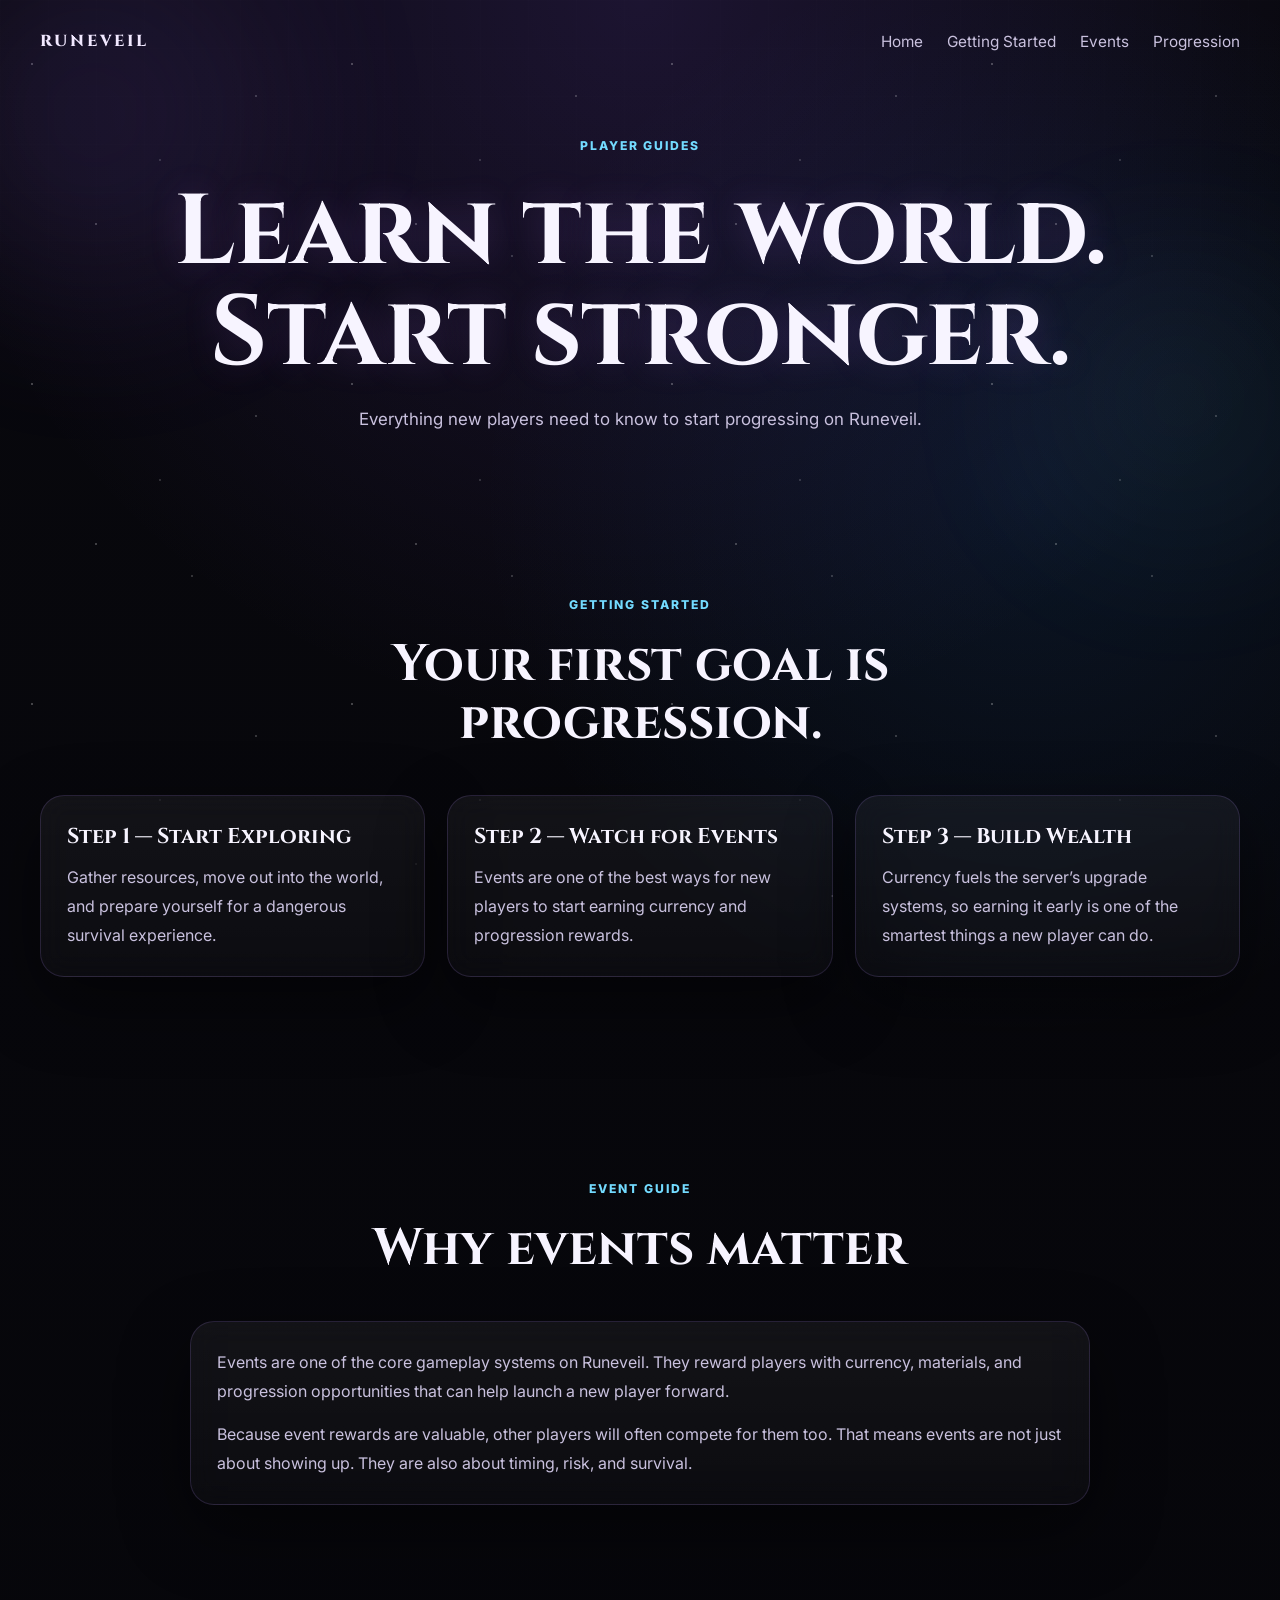
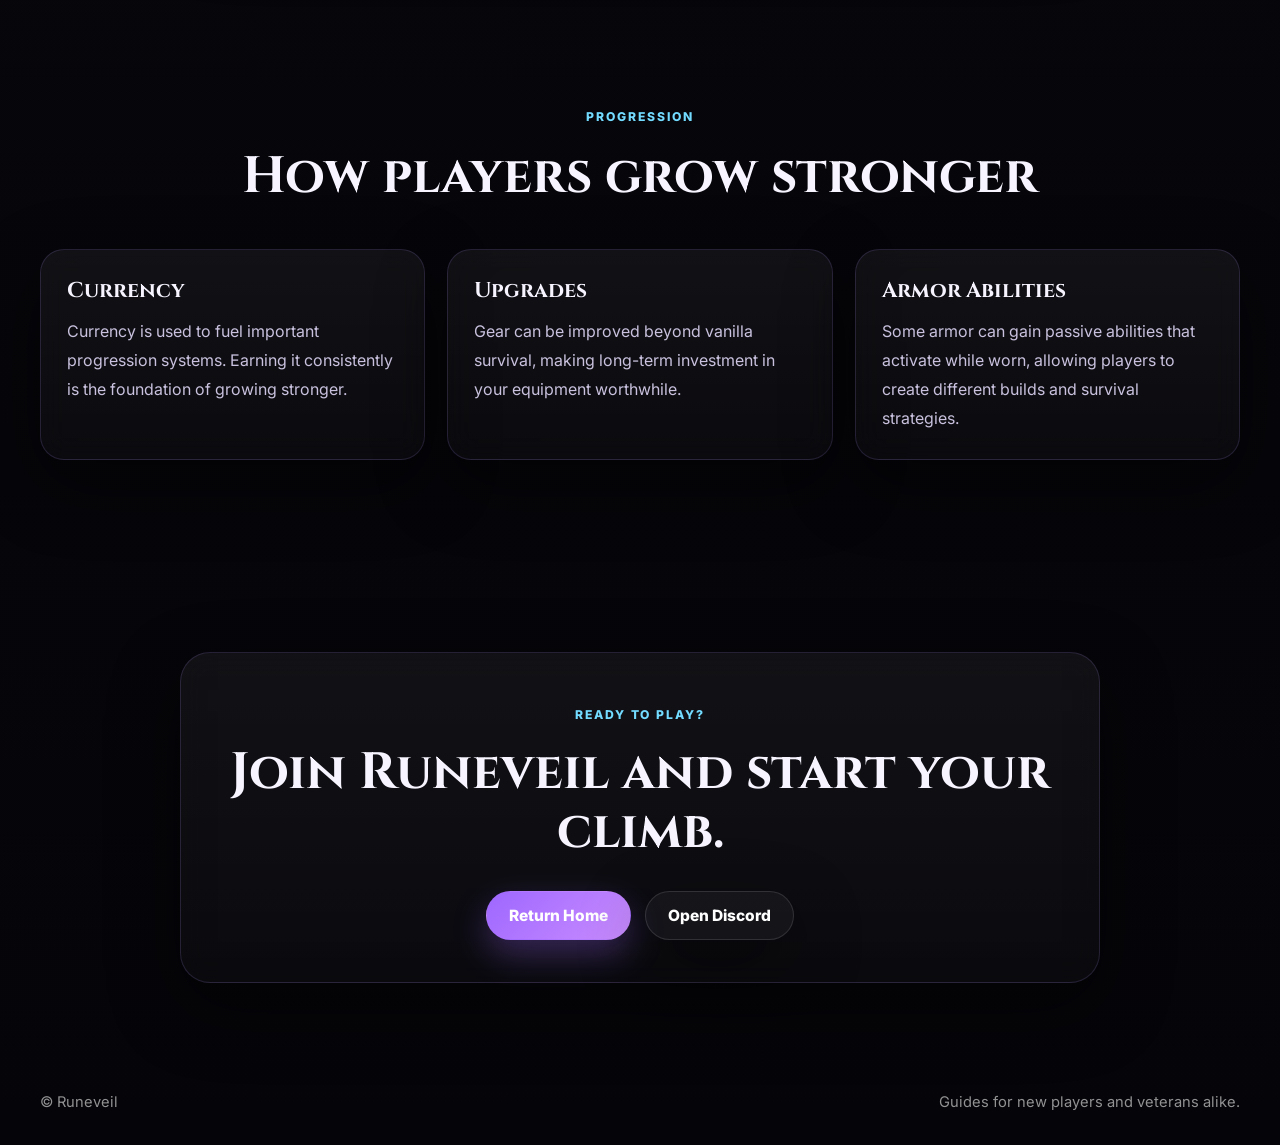
==== guides.html @ 0add8782 "Add files via upload" ====
<!DOCTYPE html>
<html lang="en">
<head>
  <meta charset="UTF-8" />
  <meta name="viewport" content="width=device-width, initial-scale=1.0" />
  <title>Runeveil Guides</title>
  <meta name="description" content="Runeveil new player guides, progression overview, event guide, and core systems." />
  <link rel="preconnect" href="https://fonts.googleapis.com">
  <link rel="preconnect" href="https://fonts.gstatic.com" crossorigin>
  <link href="https://fonts.googleapis.com/css2?family=Cinzel:wght@500;700;800&family=Inter:wght@400;500;600;700;800&display=swap" rel="stylesheet">
  <link rel="stylesheet" href="styles.css" />
</head>
<body class="guides-page">
  <div class="stars"></div>
  <div class="mist mist-1"></div>
  <div class="mist mist-2"></div>
  <div class="bg-grid"></div>

  <header class="sub-hero">
    <nav class="nav">
      <a class="brand" href="index.html">RUNEVEIL</a>
      <div class="nav-links">
        <a href="index.html">Home</a>
        <a href="#start">Getting Started</a>
        <a href="#events">Events</a>
        <a href="#progression">Progression</a>
      </div>
    </nav>

    <div class="sub-hero-inner">
      <p class="eyebrow">PLAYER GUIDES</p>
      <h1>Learn the world. Start stronger.</h1>
      <p class="hero-text">
        Everything new players need to know to start progressing on Runeveil.
      </p>
    </div>
  </header>

  <main>
    <section id="start" class="section">
      <div class="section-heading">
        <p class="section-tag">GETTING STARTED</p>
        <h2>Your first goal is progression.</h2>
      </div>

      <div class="guide-grid">
        <div class="guide-card">
          <h3>Step 1 — Start Exploring</h3>
          <p>
            Gather resources, move out into the world, and prepare yourself for a dangerous survival experience.
          </p>
        </div>
        <div class="guide-card">
          <h3>Step 2 — Watch for Events</h3>
          <p>
            Events are one of the best ways for new players to start earning currency and progression rewards.
          </p>
        </div>
        <div class="guide-card">
          <h3>Step 3 — Build Wealth</h3>
          <p>
            Currency fuels the server’s upgrade systems, so earning it early is one of the smartest things a new player can do.
          </p>
        </div>
      </div>
    </section>

    <section id="events" class="section alt">
      <div class="section-heading">
        <p class="section-tag">EVENT GUIDE</p>
        <h2>Why events matter</h2>
      </div>

      <div class="long-panel">
        <p>
          Events are one of the core gameplay systems on Runeveil. They reward players with currency, materials,
          and progression opportunities that can help launch a new player forward.
        </p>
        <p>
          Because event rewards are valuable, other players will often compete for them too.
          That means events are not just about showing up. They are also about timing, risk, and survival.
        </p>
      </div>
    </section>

    <section id="progression" class="section">
      <div class="section-heading">
        <p class="section-tag">PROGRESSION</p>
        <h2>How players grow stronger</h2>
      </div>

      <div class="guide-grid">
        <div class="guide-card">
          <h3>Currency</h3>
          <p>
            Currency is used to fuel important progression systems. Earning it consistently is the foundation of growing stronger.
          </p>
        </div>
        <div class="guide-card">
          <h3>Upgrades</h3>
          <p>
            Gear can be improved beyond vanilla survival, making long-term investment in your equipment worthwhile.
          </p>
        </div>
        <div class="guide-card">
          <h3>Armor Abilities</h3>
          <p>
            Some armor can gain passive abilities that activate while worn, allowing players to create different builds and survival strategies.
          </p>
        </div>
      </div>
    </section>

    <section class="section cta-section">
      <div class="cta-box">
        <p class="section-tag">READY TO PLAY?</p>
        <h2>Join Runeveil and start your climb.</h2>
        <div class="hero-actions">
          <a class="primary-btn" href="index.html#join">Return Home</a>
          <a class="secondary-btn" href="https://discord.gg/XzxYPjAeKG" target="_blank" rel="noopener noreferrer">Open Discord</a>
        </div>
      </div>
    </section>
  </main>

  <footer class="footer">
    <div>© Runeveil</div>
    <div class="footer-note">Guides for new players and veterans alike.</div>
  </footer>
</body>
</html>
---- styles.css ----
:root {
  --bg: #07070b;
  --bg-soft: #0f1018;
  --panel: rgba(18, 18, 28, 0.72);
  --panel-strong: rgba(24, 24, 40, 0.94);
  --text: #f7f4ff;
  --muted: #c9c1de;
  --line: rgba(181, 145, 255, 0.16);
  --purple: #9e67ff;
  --purple-2: #ca8dff;
  --blue: #73dbff;
  --shadow: 0 24px 70px rgba(0,0,0,.48);
}

* { box-sizing: border-box; }
html { scroll-behavior: smooth; }

body {
  margin: 0;
  color: var(--text);
  background:
    radial-gradient(circle at top, rgba(144, 89, 255, 0.15), transparent 26%),
    radial-gradient(circle at 80% 18%, rgba(42, 142, 255, 0.1), transparent 22%),
    linear-gradient(180deg, #08080d 0%, #050509 100%);
  font-family: "Inter", Arial, sans-serif;
  overflow-x: hidden;
}

a { color: inherit; text-decoration: none; }

.stars {
  position: fixed;
  inset: 0;
  background-image:
    radial-gradient(circle at 10% 20%, rgba(255,255,255,.7) 0 1px, transparent 1.5px),
    radial-gradient(circle at 30% 70%, rgba(255,255,255,.65) 0 1px, transparent 1.5px),
    radial-gradient(circle at 80% 30%, rgba(255,255,255,.55) 0 1px, transparent 1.5px),
    radial-gradient(circle at 60% 80%, rgba(255,255,255,.5) 0 1px, transparent 1.5px),
    radial-gradient(circle at 50% 50%, rgba(255,255,255,.45) 0 1px, transparent 1.5px);
  background-size: 320px 320px;
  animation: starShift 28s linear infinite;
  opacity: .35;
  pointer-events: none;
  z-index: 0;
}

@keyframes starShift {
  from { transform: translateY(0); }
  to { transform: translateY(18px); }
}

.bg-grid {
  position: fixed;
  inset: 0;
  background-image:
    linear-gradient(rgba(255,255,255,.025) 1px, transparent 1px),
    linear-gradient(90deg, rgba(255,255,255,.025) 1px, transparent 1px);
  background-size: 48px 48px;
  mask-image: linear-gradient(to bottom, rgba(0,0,0,.35), rgba(0,0,0,0));
  pointer-events: none;
  z-index: 0;
}

.mist {
  position: fixed;
  border-radius: 999px;
  filter: blur(100px);
  pointer-events: none;
  z-index: 0;
  opacity: .32;
  animation: drift 12s ease-in-out infinite alternate;
}

.mist-1 {
  width: 350px;
  height: 350px;
  left: -80px;
  top: -60px;
  background: rgba(158, 103, 255, .38);
}

.mist-2 {
  width: 280px;
  height: 280px;
  right: -40px;
  top: 260px;
  background: rgba(115, 219, 255, .22);
  animation-duration: 15s;
}

@keyframes drift {
  from { transform: translate(0, 0); }
  to { transform: translate(18px, 10px); }
}

.hero, .sub-hero, .section, .footer {
  position: relative;
  z-index: 1;
}

.hero {
  min-height: 100vh;
  padding: 24px 24px 68px;
  display: flex;
  flex-direction: column;
}

.sub-hero {
  padding: 24px 24px 38px;
}

.nav {
  width: min(1200px, 100%);
  margin: 0 auto;
  display: flex;
  justify-content: space-between;
  align-items: center;
  padding: 6px 0 26px;
}

.brand {
  font-family: "Cinzel", serif;
  font-weight: 800;
  letter-spacing: .18em;
  color: #f1e8ff;
}

.nav-links {
  display: flex;
  gap: 24px;
  color: var(--muted);
  font-size: .96rem;
}

.nav-links a:hover { color: white; }

.hero-inner,
.sub-hero-inner {
  width: min(1200px, 100%);
  margin: auto;
  text-align: center;
}

.sub-hero-inner {
  padding: 48px 0 16px;
}

.eyebrow,
.section-tag,
.hero-label {
  display: inline-block;
  color: var(--blue);
  font-weight: 800;
  letter-spacing: .16em;
  text-transform: uppercase;
  font-size: .76rem;
}

h1, h2, h3 {
  font-family: "Cinzel", serif;
  margin: 0;
}

h1 {
  max-width: 950px;
  margin: 18px auto 18px;
  font-size: clamp(3rem, 8vw, 6.2rem);
  line-height: 1.02;
  text-shadow: 0 0 36px rgba(176, 115, 255, .18);
}

h2 {
  font-size: clamp(2rem, 4.5vw, 3.2rem);
  line-height: 1.14;
}

.hero-text,
.section-copy {
  max-width: 780px;
  margin: 0 auto;
  color: var(--muted);
  line-height: 1.82;
  font-size: 1.06rem;
}

.hero-actions {
  display: flex;
  justify-content: center;
  gap: 14px;
  flex-wrap: wrap;
  margin-top: 30px;
}

.primary-btn,
.secondary-btn,
.ghost-btn {
  border-radius: 999px;
  padding: 14px 22px;
  font-weight: 800;
  font-size: .97rem;
  transition: transform .18s ease, box-shadow .18s ease, border-color .18s ease, background .18s ease;
  border: 1px solid transparent;
  cursor: pointer;
}

.primary-btn {
  background: linear-gradient(135deg, var(--purple), var(--purple-2));
  color: white;
  box-shadow: 0 14px 34px rgba(158,103,255,.3);
}

.secondary-btn {
  background: rgba(255,255,255,.04);
  border-color: rgba(255,255,255,.12);
  color: white;
  box-shadow: var(--shadow);
}

.ghost-btn {
  background: transparent;
  border-color: rgba(115,219,255,.28);
  color: #dff8ff;
}

.primary-btn:hover,
.secondary-btn:hover,
.ghost-btn:hover {
  transform: translateY(-2px);
}

.hero-card,
.feature-panel,
.system-card,
.lore-box,
.split-card,
.guide-card,
.long-panel,
.cta-box {
  background: linear-gradient(180deg, rgba(255,255,255,.05), rgba(255,255,255,.025));
  border: 1px solid var(--line);
  box-shadow: var(--shadow);
  backdrop-filter: blur(14px);
}

.hero-card {
  max-width: 520px;
  margin: 30px auto 0;
  padding: 22px 22px 20px;
  border-radius: 24px;
  text-align: left;
}

.hero-card-top {
  display: flex;
  justify-content: space-between;
  align-items: center;
}

.status-dot {
  width: 12px;
  height: 12px;
  border-radius: 999px;
  background: #7df8a3;
  box-shadow: 0 0 18px rgba(125,248,163,.65);
}

.hero-ip {
  font-family: "Cinzel", serif;
  font-size: 1.7rem;
  margin: 10px 0 10px;
}

.hero-card p {
  margin: 0;
  color: var(--muted);
  line-height: 1.7;
}

.scroll-indicator {
  text-align: center;
  margin-top: auto;
  color: rgba(255,255,255,.52);
  font-size: .86rem;
  letter-spacing: .16em;
  text-transform: uppercase;
  animation: floatText 1.8s ease-in-out infinite alternate;
}

@keyframes floatText {
  from { transform: translateY(0); }
  to { transform: translateY(6px); }
}

.section {
  width: min(1200px, calc(100% - 32px));
  margin: 0 auto;
  padding: 96px 0;
}

.section-heading {
  text-align: center;
  max-width: 820px;
  margin: 0 auto 42px;
}

.section-heading h2 {
  margin-top: 12px;
}

.about-grid,
.systems-grid,
.guide-grid,
.split-section {
  display: grid;
  gap: 22px;
}

.about-grid { grid-template-columns: repeat(3, 1fr); }
.systems-grid { grid-template-columns: repeat(3, 1fr); }
.guide-grid { grid-template-columns: repeat(3, 1fr); }
.split-section { grid-template-columns: 1.2fr .8fr; }

.feature-panel,
.system-card,
.guide-card,
.long-panel,
.split-card {
  border-radius: 24px;
  padding: 26px;
}

.panel-rune,
.card-icon {
  display: inline-flex;
  width: 42px;
  height: 42px;
  align-items: center;
  justify-content: center;
  border-radius: 999px;
  background: rgba(255,255,255,.05);
  border: 1px solid rgba(255,255,255,.08);
  color: var(--blue);
  margin-bottom: 12px;
  font-weight: 800;
}

.feature-panel h3,
.system-card h3,
.guide-card h3,
.split-card h2,
.long-panel h3 {
  margin-bottom: 12px;
  font-size: 1.34rem;
}

.feature-panel p,
.system-card p,
.guide-card p,
.long-panel p,
.split-card p,
.lore-box p {
  margin: 0;
  color: var(--muted);
  line-height: 1.82;
}

.system-card { position: relative; overflow: hidden; }
.system-card::after {
  content: "";
  position: absolute;
  inset: auto -40px -40px auto;
  width: 120px;
  height: 120px;
  border-radius: 999px;
  background: radial-gradient(circle, rgba(158,103,255,.18), rgba(158,103,255,0) 70%);
}

.lore-section .section-heading {
  margin-bottom: 28px;
}

.lore-box {
  max-width: 900px;
  margin: 0 auto;
  border-radius: 28px;
  padding: 34px 30px;
  text-align: center;
}

.lore-box p + p {
  margin-top: 14px;
}

.journey-list {
  margin: 14px 0 0 0;
  padding-left: 22px;
  color: var(--muted);
  line-height: 1.9;
}

.text-link {
  display: inline-block;
  margin-top: 14px;
  color: #d9f8ff;
  font-weight: 700;
}

.cta-section {
  padding-bottom: 110px;
}

.cta-box {
  max-width: 920px;
  margin: 0 auto;
  border-radius: 30px;
  text-align: center;
  padding: 42px 28px;
}

.cta-box h2 {
  margin: 10px 0 12px;
}

.long-panel {
  max-width: 900px;
  margin: 0 auto;
}

.long-panel p + p {
  margin-top: 14px;
}

.footer {
  width: min(1200px, calc(100% - 32px));
  margin: 0 auto;
  padding: 0 0 34px;
  display: flex;
  justify-content: space-between;
  gap: 14px;
  color: rgba(255,255,255,.56);
  font-size: .92rem;
}

@media (max-width: 980px) {
  .about-grid,
  .systems-grid,
  .guide-grid,
  .split-section {
    grid-template-columns: 1fr 1fr;
  }

  .split-section {
    grid-template-columns: 1fr;
  }

  .nav {
    flex-direction: column;
    gap: 16px;
  }
}

@media (max-width: 720px) {
  .about-grid,
  .systems-grid,
  .guide-grid {
    grid-template-columns: 1fr;
  }

  .nav-links {
    gap: 14px;
    flex-wrap: wrap;
    justify-content: center;
  }

  .section {
    width: min(100% - 24px, 1200px);
    padding: 76px 0;
  }

  .hero {
    min-height: auto;
    padding-bottom: 54px;
  }

  .footer {
    flex-direction: column;
    text-align: center;
    padding-bottom: 28px;
  }

  .hero-ip {
    font-size: 1.35rem;
  }
}
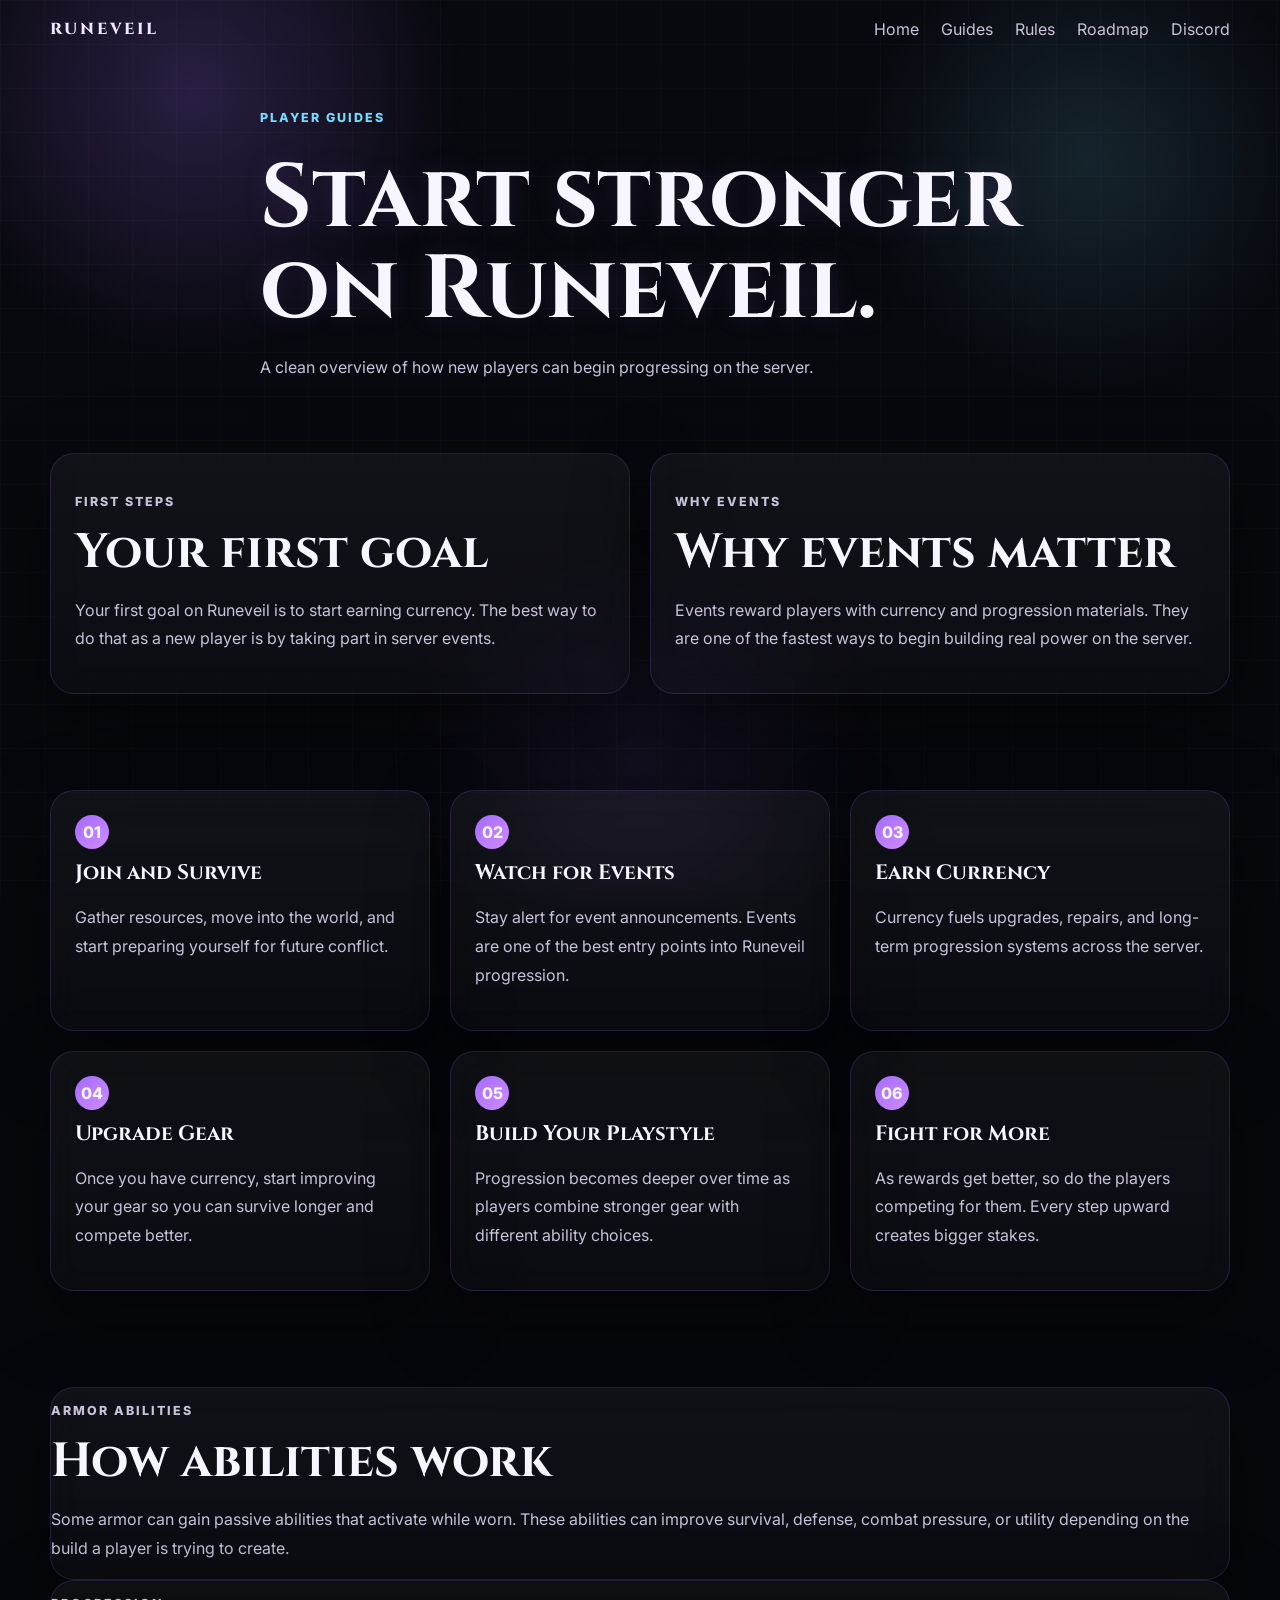
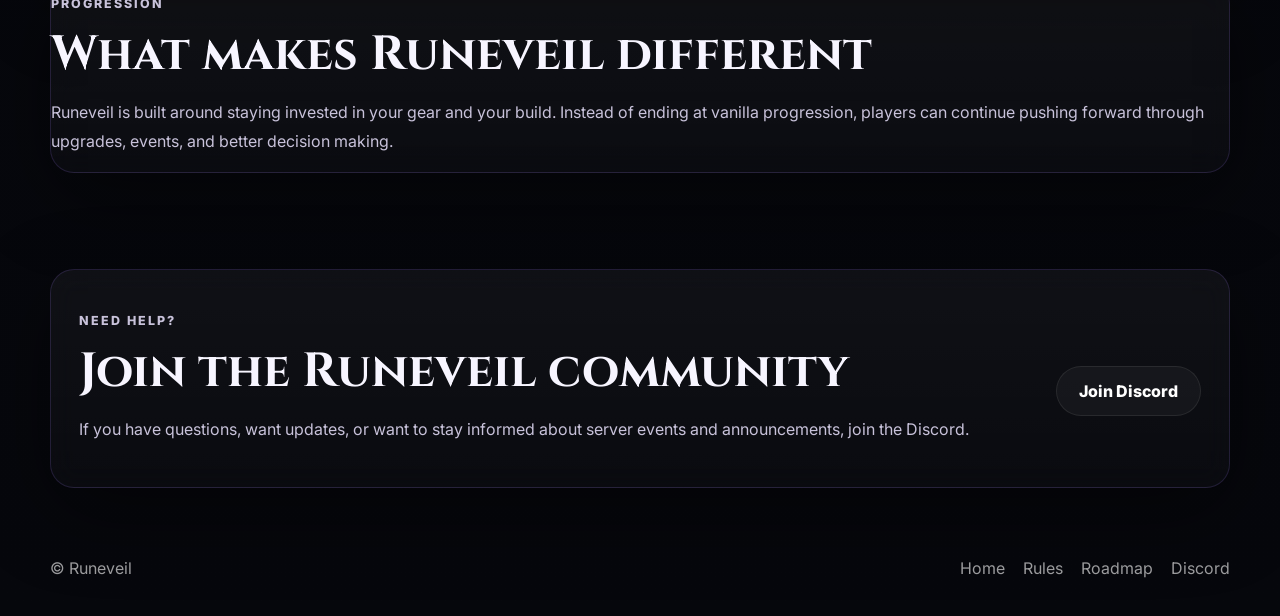
==== commit e241a118: "Add files via upload" ====
--- a/guides.html
+++ b/guides.html
@@ -4,128 +4,135 @@
   <meta charset="UTF-8" />
   <meta name="viewport" content="width=device-width, initial-scale=1.0" />
   <title>Runeveil Guides</title>
-  <meta name="description" content="Runeveil new player guides, progression overview, event guide, and core systems." />
+  <meta name="description" content="Runeveil player guides for new players, events, progression, and armor abilities." />
   <link rel="preconnect" href="https://fonts.googleapis.com">
   <link rel="preconnect" href="https://fonts.gstatic.com" crossorigin>
   <link href="https://fonts.googleapis.com/css2?family=Cinzel:wght@500;700;800&family=Inter:wght@400;500;600;700;800&display=swap" rel="stylesheet">
   <link rel="stylesheet" href="styles.css" />
 </head>
-<body class="guides-page">
-  <div class="stars"></div>
-  <div class="mist mist-1"></div>
-  <div class="mist mist-2"></div>
-  <div class="bg-grid"></div>
+<body>
+  <div class="site-bg"></div>
+  <div class="noise"></div>
 
-  <header class="sub-hero">
-    <nav class="nav">
-      <a class="brand" href="index.html">RUNEVEIL</a>
-      <div class="nav-links">
-        <a href="index.html">Home</a>
-        <a href="#start">Getting Started</a>
-        <a href="#events">Events</a>
-        <a href="#progression">Progression</a>
-      </div>
-    </nav>
+  <nav class="nav container top-spaced">
+    <a href="index.html" class="brand">RUNEVEIL</a>
+    <button class="nav-toggle" aria-label="Open navigation" onclick="toggleNav()">☰</button>
+    <div class="nav-links" id="navLinks">
+      <a href="index.html">Home</a>
+      <a href="guides.html">Guides</a>
+      <a href="rules.html">Rules</a>
+      <a href="roadmap.html">Roadmap</a>
+      <a href="https://discord.gg/YOURINVITE" target="_blank" rel="noopener noreferrer">Discord</a>
+    </div>
+  </nav>
 
-    <div class="sub-hero-inner">
-      <p class="eyebrow">PLAYER GUIDES</p>
-      <h1>Learn the world. Start stronger.</h1>
-      <p class="hero-text">
-        Everything new players need to know to start progressing on Runeveil.
-      </p>
-    </div>
+  <header class="subhero container">
+    <p class="eyebrow">PLAYER GUIDES</p>
+    <h1>Start stronger on Runeveil.</h1>
+    <p class="lead">A clean overview of how new players can begin progressing on the server.</p>
   </header>
 
-  <main>
-    <section id="start" class="section">
-      <div class="section-heading">
-        <p class="section-tag">GETTING STARTED</p>
-        <h2>Your first goal is progression.</h2>
-      </div>
-
-      <div class="guide-grid">
-        <div class="guide-card">
-          <h3>Step 1 — Start Exploring</h3>
+  <main class="container">
+    <section class="section">
+      <div class="grid two">
+        <article class="card guide-card">
+          <p class="section-tag">FIRST STEPS</p>
+          <h2>Your first goal</h2>
           <p>
-            Gather resources, move out into the world, and prepare yourself for a dangerous survival experience.
+            Your first goal on Runeveil is to start earning currency. The best way to do that as a new player is by taking part in server events.
           </p>
-        </div>
-        <div class="guide-card">
-          <h3>Step 2 — Watch for Events</h3>
+        </article>
+        <article class="card guide-card">
+          <p class="section-tag">WHY EVENTS</p>
+          <h2>Why events matter</h2>
           <p>
-            Events are one of the best ways for new players to start earning currency and progression rewards.
+            Events reward players with currency and progression materials. They are one of the fastest ways to begin building real power on the server.
           </p>
-        </div>
-        <div class="guide-card">
-          <h3>Step 3 — Build Wealth</h3>
-          <p>
-            Currency fuels the server’s upgrade systems, so earning it early is one of the smartest things a new player can do.
-          </p>
-        </div>
+        </article>
       </div>
     </section>
 
-    <section id="events" class="section alt">
-      <div class="section-heading">
-        <p class="section-tag">EVENT GUIDE</p>
-        <h2>Why events matter</h2>
-      </div>
-
-      <div class="long-panel">
-        <p>
-          Events are one of the core gameplay systems on Runeveil. They reward players with currency, materials,
-          and progression opportunities that can help launch a new player forward.
-        </p>
-        <p>
-          Because event rewards are valuable, other players will often compete for them too.
-          That means events are not just about showing up. They are also about timing, risk, and survival.
-        </p>
+    <section class="section">
+      <div class="grid three">
+        <article class="card step-card">
+          <span class="step-number">01</span>
+          <h3>Join and Survive</h3>
+          <p>Gather resources, move into the world, and start preparing yourself for future conflict.</p>
+        </article>
+        <article class="card step-card">
+          <span class="step-number">02</span>
+          <h3>Watch for Events</h3>
+          <p>Stay alert for event announcements. Events are one of the best entry points into Runeveil progression.</p>
+        </article>
+        <article class="card step-card">
+          <span class="step-number">03</span>
+          <h3>Earn Currency</h3>
+          <p>Currency fuels upgrades, repairs, and long-term progression systems across the server.</p>
+        </article>
+        <article class="card step-card">
+          <span class="step-number">04</span>
+          <h3>Upgrade Gear</h3>
+          <p>Once you have currency, start improving your gear so you can survive longer and compete better.</p>
+        </article>
+        <article class="card step-card">
+          <span class="step-number">05</span>
+          <h3>Build Your Playstyle</h3>
+          <p>Progression becomes deeper over time as players combine stronger gear with different ability choices.</p>
+        </article>
+        <article class="card step-card">
+          <span class="step-number">06</span>
+          <h3>Fight for More</h3>
+          <p>As rewards get better, so do the players competing for them. Every step upward creates bigger stakes.</p>
+        </article>
       </div>
     </section>
 
-    <section id="progression" class="section">
-      <div class="section-heading">
+    <section class="section split">
+      <article class="card">
+        <p class="section-tag">ARMOR ABILITIES</p>
+        <h2>How abilities work</h2>
+        <p>
+          Some armor can gain passive abilities that activate while worn. These abilities can improve survival,
+          defense, combat pressure, or utility depending on the build a player is trying to create.
+        </p>
+      </article>
+      <article class="card">
         <p class="section-tag">PROGRESSION</p>
-        <h2>How players grow stronger</h2>
-      </div>
+        <h2>What makes Runeveil different</h2>
+        <p>
+          Runeveil is built around staying invested in your gear and your build. Instead of ending at vanilla progression,
+          players can continue pushing forward through upgrades, events, and better decision making.
+        </p>
+      </article>
+    </section>
 
-      <div class="guide-grid">
-        <div class="guide-card">
-          <h3>Currency</h3>
+    <section class="section">
+      <div class="card join-banner">
+        <div>
+          <p class="section-tag">NEED HELP?</p>
+          <h2>Join the Runeveil community</h2>
           <p>
-            Currency is used to fuel important progression systems. Earning it consistently is the foundation of growing stronger.
+            If you have questions, want updates, or want to stay informed about server events and announcements,
+            join the Discord.
           </p>
         </div>
-        <div class="guide-card">
-          <h3>Upgrades</h3>
-          <p>
-            Gear can be improved beyond vanilla survival, making long-term investment in your equipment worthwhile.
-          </p>
-        </div>
-        <div class="guide-card">
-          <h3>Armor Abilities</h3>
-          <p>
-            Some armor can gain passive abilities that activate while worn, allowing players to create different builds and survival strategies.
-          </p>
-        </div>
-      </div>
-    </section>
-
-    <section class="section cta-section">
-      <div class="cta-box">
-        <p class="section-tag">READY TO PLAY?</p>
-        <h2>Join Runeveil and start your climb.</h2>
-        <div class="hero-actions">
-          <a class="primary-btn" href="index.html#join">Return Home</a>
-          <a class="secondary-btn" href="https://discord.gg/XzxYPjAeKG" target="_blank" rel="noopener noreferrer">Open Discord</a>
+        <div class="cta-row">
+          <a class="btn btn-secondary" href="https://discord.gg/XzxYPjAeKG" target="_blank" rel="noopener noreferrer">Join Discord</a>
         </div>
       </div>
     </section>
   </main>
 
-  <footer class="footer">
+  <footer class="footer container">
     <div>© Runeveil</div>
-    <div class="footer-note">Guides for new players and veterans alike.</div>
+    <div class="footer-links">
+      <a href="index.html">Home</a>
+      <a href="rules.html">Rules</a>
+      <a href="roadmap.html">Roadmap</a>
+      <a href="https://discord.gg/YOURINVITE" target="_blank" rel="noopener noreferrer">Discord</a>
+    </div>
   </footer>
+
+  <script src="script.js"></script>
 </body>
-</html>
+</html>
--- a/styles.css
+++ b/styles.css
@@ -1,159 +1,135 @@
 :root {
   --bg: #07070b;
-  --bg-soft: #0f1018;
-  --panel: rgba(18, 18, 28, 0.72);
-  --panel-strong: rgba(24, 24, 40, 0.94);
-  --text: #f7f4ff;
-  --muted: #c9c1de;
-  --line: rgba(181, 145, 255, 0.16);
-  --purple: #9e67ff;
-  --purple-2: #ca8dff;
-  --blue: #73dbff;
-  --shadow: 0 24px 70px rgba(0,0,0,.48);
+  --bg-soft: #10111b;
+  --panel: rgba(19, 21, 33, 0.78);
+  --panel-2: rgba(27, 30, 45, 0.92);
+  --line: rgba(160, 123, 255, 0.16);
+  --line-2: rgba(255,255,255,0.08);
+  --text: #f7f5ff;
+  --muted: #c8c2da;
+  --primary: #a36bff;
+  --primary-2: #cf8cff;
+  --accent: #73ddff;
+  --shadow: 0 24px 80px rgba(0,0,0,.45);
 }
 
 * { box-sizing: border-box; }
+
 html { scroll-behavior: smooth; }
 
 body {
   margin: 0;
   color: var(--text);
-  background:
-    radial-gradient(circle at top, rgba(144, 89, 255, 0.15), transparent 26%),
-    radial-gradient(circle at 80% 18%, rgba(42, 142, 255, 0.1), transparent 22%),
-    linear-gradient(180deg, #08080d 0%, #050509 100%);
   font-family: "Inter", Arial, sans-serif;
+  background: linear-gradient(180deg, #08090e 0%, #06070c 100%);
   overflow-x: hidden;
 }
 
-a { color: inherit; text-decoration: none; }
-
-.stars {
+.site-bg {
   position: fixed;
   inset: 0;
-  background-image:
-    radial-gradient(circle at 10% 20%, rgba(255,255,255,.7) 0 1px, transparent 1.5px),
-    radial-gradient(circle at 30% 70%, rgba(255,255,255,.65) 0 1px, transparent 1.5px),
-    radial-gradient(circle at 80% 30%, rgba(255,255,255,.55) 0 1px, transparent 1.5px),
-    radial-gradient(circle at 60% 80%, rgba(255,255,255,.5) 0 1px, transparent 1.5px),
-    radial-gradient(circle at 50% 50%, rgba(255,255,255,.45) 0 1px, transparent 1.5px);
-  background-size: 320px 320px;
-  animation: starShift 28s linear infinite;
-  opacity: .35;
+  background:
+    radial-gradient(circle at 15% 10%, rgba(163,107,255,.22), transparent 20%),
+    radial-gradient(circle at 85% 18%, rgba(115,221,255,.13), transparent 18%),
+    radial-gradient(circle at 50% 85%, rgba(163,107,255,.08), transparent 24%),
+    linear-gradient(180deg, rgba(255,255,255,.02) 1px, transparent 1px),
+    linear-gradient(90deg, rgba(255,255,255,.02) 1px, transparent 1px);
+  background-size: auto, auto, auto, 44px 44px, 44px 44px;
   pointer-events: none;
   z-index: 0;
 }
 
-@keyframes starShift {
-  from { transform: translateY(0); }
-  to { transform: translateY(18px); }
-}
-
-.bg-grid {
+.noise {
   position: fixed;
   inset: 0;
-  background-image:
-    linear-gradient(rgba(255,255,255,.025) 1px, transparent 1px),
-    linear-gradient(90deg, rgba(255,255,255,.025) 1px, transparent 1px);
-  background-size: 48px 48px;
-  mask-image: linear-gradient(to bottom, rgba(0,0,0,.35), rgba(0,0,0,0));
+  background-image: radial-gradient(rgba(255,255,255,.05) 0.7px, transparent 0.7px);
+  background-size: 8px 8px;
+  opacity: .03;
   pointer-events: none;
   z-index: 0;
 }
 
-.mist {
-  position: fixed;
-  border-radius: 999px;
-  filter: blur(100px);
-  pointer-events: none;
-  z-index: 0;
-  opacity: .32;
-  animation: drift 12s ease-in-out infinite alternate;
-}
-
-.mist-1 {
-  width: 350px;
-  height: 350px;
-  left: -80px;
-  top: -60px;
-  background: rgba(158, 103, 255, .38);
-}
-
-.mist-2 {
-  width: 280px;
-  height: 280px;
-  right: -40px;
-  top: 260px;
-  background: rgba(115, 219, 255, .22);
-  animation-duration: 15s;
-}
-
-@keyframes drift {
-  from { transform: translate(0, 0); }
-  to { transform: translate(18px, 10px); }
-}
-
-.hero, .sub-hero, .section, .footer {
+body > * {
   position: relative;
   z-index: 1;
 }
 
-.hero {
-  min-height: 100vh;
-  padding: 24px 24px 68px;
-  display: flex;
-  flex-direction: column;
-}
-
-.sub-hero {
-  padding: 24px 24px 38px;
+a { color: inherit; text-decoration: none; }
+
+.container {
+  width: min(1180px, calc(100% - 32px));
+  margin: 0 auto;
+}
+
+.top-spaced {
+  padding-top: 18px;
 }
 
 .nav {
-  width: min(1200px, 100%);
-  margin: 0 auto;
   display: flex;
   justify-content: space-between;
   align-items: center;
-  padding: 6px 0 26px;
+  gap: 18px;
+  padding: 18px 0;
 }
 
 .brand {
   font-family: "Cinzel", serif;
   font-weight: 800;
   letter-spacing: .18em;
-  color: #f1e8ff;
+  color: #f0e7ff;
 }
 
 .nav-links {
   display: flex;
-  gap: 24px;
+  gap: 22px;
+  align-items: center;
   color: var(--muted);
-  font-size: .96rem;
-}
-
-.nav-links a:hover { color: white; }
-
-.hero-inner,
-.sub-hero-inner {
-  width: min(1200px, 100%);
-  margin: auto;
-  text-align: center;
-}
-
-.sub-hero-inner {
-  padding: 48px 0 16px;
+}
+
+.nav-links a:hover {
+  color: white;
+}
+
+.nav-toggle {
+  display: none;
+  background: rgba(255,255,255,.04);
+  border: 1px solid var(--line-2);
+  color: white;
+  border-radius: 12px;
+  padding: 8px 12px;
+  cursor: pointer;
+}
+
+.hero-shell {
+  padding-bottom: 48px;
+}
+
+.hero {
+  min-height: calc(100vh - 90px);
+  display: grid;
+  grid-template-columns: 1.15fr .85fr;
+  gap: 28px;
+  align-items: center;
+  width: min(1180px, calc(100% - 32px));
+  margin: 0 auto;
+  padding: 30px 0 20px;
+}
+
+.hero-copy,
+.subhero {
+  max-width: 760px;
 }
 
 .eyebrow,
 .section-tag,
-.hero-label {
+.panel-tag {
   display: inline-block;
-  color: var(--blue);
+  color: var(--accent);
   font-weight: 800;
+  font-size: .78rem;
   letter-spacing: .16em;
   text-transform: uppercase;
-  font-size: .76rem;
 }
 
 h1, h2, h3 {
@@ -162,333 +138,313 @@
 }
 
 h1 {
-  max-width: 950px;
-  margin: 18px auto 18px;
-  font-size: clamp(3rem, 8vw, 6.2rem);
+  font-size: clamp(3rem, 7vw, 6rem);
   line-height: 1.02;
-  text-shadow: 0 0 36px rgba(176, 115, 255, .18);
+  margin: 16px 0 14px;
+  text-shadow: 0 0 26px rgba(163,107,255,.15);
 }
 
 h2 {
-  font-size: clamp(2rem, 4.5vw, 3.2rem);
-  line-height: 1.14;
-}
-
-.hero-text,
-.section-copy {
-  max-width: 780px;
-  margin: 0 auto;
+  font-size: clamp(2rem, 4vw, 3rem);
+  line-height: 1.12;
+  margin-bottom: 14px;
+}
+
+h3 {
+  font-size: 1.3rem;
+  margin-bottom: 10px;
+}
+
+.lead,
+.section-heading p,
+.card p,
+.rule-item p,
+.timeline-item p {
   color: var(--muted);
-  line-height: 1.82;
-  font-size: 1.06rem;
-}
-
-.hero-actions {
-  display: flex;
-  justify-content: center;
-  gap: 14px;
+  line-height: 1.8;
+}
+
+.cta-row {
+  display: flex;
   flex-wrap: wrap;
-  margin-top: 30px;
-}
-
-.primary-btn,
-.secondary-btn,
-.ghost-btn {
+  gap: 12px;
+  margin-top: 26px;
+}
+
+.btn {
   border-radius: 999px;
   padding: 14px 22px;
   font-weight: 800;
-  font-size: .97rem;
+  border: 1px solid transparent;
   transition: transform .18s ease, box-shadow .18s ease, border-color .18s ease, background .18s ease;
-  border: 1px solid transparent;
-  cursor: pointer;
-}
-
-.primary-btn {
-  background: linear-gradient(135deg, var(--purple), var(--purple-2));
+}
+
+.btn:hover {
+  transform: translateY(-2px);
+}
+
+.btn-primary {
+  background: linear-gradient(135deg, var(--primary), var(--primary-2));
   color: white;
-  box-shadow: 0 14px 34px rgba(158,103,255,.3);
-}
-
-.secondary-btn {
+  box-shadow: 0 16px 34px rgba(163,107,255,.28);
+}
+
+.btn-secondary {
   background: rgba(255,255,255,.04);
-  border-color: rgba(255,255,255,.12);
   color: white;
-  box-shadow: var(--shadow);
-}
-
-.ghost-btn {
+  border-color: var(--line-2);
+}
+
+.btn-ghost {
   background: transparent;
-  border-color: rgba(115,219,255,.28);
-  color: #dff8ff;
-}
-
-.primary-btn:hover,
-.secondary-btn:hover,
-.ghost-btn:hover {
-  transform: translateY(-2px);
-}
-
-.hero-card,
-.feature-panel,
-.system-card,
-.lore-box,
-.split-card,
-.guide-card,
-.long-panel,
-.cta-box {
-  background: linear-gradient(180deg, rgba(255,255,255,.05), rgba(255,255,255,.025));
+  color: #dcf6ff;
+  border-color: rgba(115,221,255,.26);
+}
+
+.server-chip {
+  display: inline-flex;
+  align-items: center;
+  gap: 12px;
+  margin-top: 24px;
+  padding: 12px 18px;
+  border-radius: 999px;
+  background: rgba(255,255,255,.04);
+  border: 1px solid var(--line-2);
+}
+
+.status {
+  width: 11px;
+  height: 11px;
+  border-radius: 999px;
+  background: #7cff9e;
+  box-shadow: 0 0 18px rgba(124,255,158,.65);
+}
+
+.chip-label {
+  color: var(--accent);
+  font-size: .78rem;
+  text-transform: uppercase;
+  letter-spacing: .12em;
+}
+
+.card {
+  background: linear-gradient(180deg, rgba(255,255,255,.045), rgba(255,255,255,.02));
   border: 1px solid var(--line);
+  border-radius: 24px;
   box-shadow: var(--shadow);
   backdrop-filter: blur(14px);
 }
 
-.hero-card {
-  max-width: 520px;
-  margin: 30px auto 0;
-  padding: 22px 22px 20px;
-  border-radius: 24px;
-  text-align: left;
-}
-
-.hero-card-top {
+.hero-panel {
+  padding: 24px;
+}
+
+.panel-header {
   display: flex;
   justify-content: space-between;
-  align-items: center;
-}
-
-.status-dot {
-  width: 12px;
-  height: 12px;
+  gap: 12px;
+  align-items: center;
+  margin-bottom: 16px;
+}
+
+.panel-badge {
+  color: #e9ddff;
+  background: rgba(255,255,255,.05);
+  border: 1px solid var(--line-2);
+  padding: 8px 12px;
   border-radius: 999px;
-  background: #7df8a3;
-  box-shadow: 0 0 18px rgba(125,248,163,.65);
-}
-
-.hero-ip {
-  font-family: "Cinzel", serif;
-  font-size: 1.7rem;
-  margin: 10px 0 10px;
-}
-
-.hero-card p {
+  font-size: .78rem;
+}
+
+.quick-steps {
+  display: grid;
+  grid-template-columns: 1fr 1fr;
+  gap: 12px;
+  margin-top: 20px;
+}
+
+.quick-step {
+  background: rgba(255,255,255,.03);
+  border: 1px solid var(--line-2);
+  border-radius: 18px;
+  padding: 14px;
+}
+
+.quick-step span,
+.step-number {
+  display: inline-flex;
+  align-items: center;
+  justify-content: center;
+  width: 34px;
+  height: 34px;
+  border-radius: 999px;
+  background: linear-gradient(135deg, var(--primary), var(--primary-2));
+  font-weight: 800;
+  margin-bottom: 10px;
+}
+
+.quick-step p {
   margin: 0;
   color: var(--muted);
-  line-height: 1.7;
-}
-
-.scroll-indicator {
-  text-align: center;
-  margin-top: auto;
-  color: rgba(255,255,255,.52);
-  font-size: .86rem;
-  letter-spacing: .16em;
-  text-transform: uppercase;
-  animation: floatText 1.8s ease-in-out infinite alternate;
-}
-
-@keyframes floatText {
-  from { transform: translateY(0); }
-  to { transform: translateY(6px); }
 }
 
 .section {
-  width: min(1200px, calc(100% - 32px));
-  margin: 0 auto;
-  padding: 96px 0;
+  padding: 48px 0;
 }
 
 .section-heading {
-  text-align: center;
-  max-width: 820px;
-  margin: 0 auto 42px;
-}
-
-.section-heading h2 {
-  margin-top: 12px;
-}
-
-.about-grid,
-.systems-grid,
-.guide-grid,
-.split-section {
+  max-width: 760px;
+  margin-bottom: 24px;
+}
+
+.grid {
   display: grid;
-  gap: 22px;
-}
-
-.about-grid { grid-template-columns: repeat(3, 1fr); }
-.systems-grid { grid-template-columns: repeat(3, 1fr); }
-.guide-grid { grid-template-columns: repeat(3, 1fr); }
-.split-section { grid-template-columns: 1.2fr .8fr; }
-
-.feature-panel,
+  gap: 20px;
+}
+
+.grid.three {
+  grid-template-columns: repeat(3, 1fr);
+}
+
+.grid.two,
+.split {
+  grid-template-columns: repeat(2, 1fr);
+}
+
+.feature-card,
 .system-card,
 .guide-card,
-.long-panel,
-.split-card {
-  border-radius: 24px;
-  padding: 26px;
-}
-
-.panel-rune,
-.card-icon {
+.step-card,
+.lore-card,
+.roadmap-preview {
+  padding: 24px;
+}
+
+.icon {
+  width: 46px;
+  height: 46px;
+  border-radius: 16px;
   display: inline-flex;
-  width: 42px;
-  height: 42px;
   align-items: center;
   justify-content: center;
-  border-radius: 999px;
-  background: rgba(255,255,255,.05);
-  border: 1px solid rgba(255,255,255,.08);
-  color: var(--blue);
-  margin-bottom: 12px;
-  font-weight: 800;
-}
-
-.feature-panel h3,
-.system-card h3,
-.guide-card h3,
-.split-card h2,
-.long-panel h3 {
-  margin-bottom: 12px;
-  font-size: 1.34rem;
-}
-
-.feature-panel p,
-.system-card p,
-.guide-card p,
-.long-panel p,
-.split-card p,
-.lore-box p {
-  margin: 0;
-  color: var(--muted);
-  line-height: 1.82;
-}
-
-.system-card { position: relative; overflow: hidden; }
-.system-card::after {
-  content: "";
-  position: absolute;
-  inset: auto -40px -40px auto;
-  width: 120px;
-  height: 120px;
-  border-radius: 999px;
-  background: radial-gradient(circle, rgba(158,103,255,.18), rgba(158,103,255,0) 70%);
-}
-
-.lore-section .section-heading {
-  margin-bottom: 28px;
-}
-
-.lore-box {
-  max-width: 900px;
-  margin: 0 auto;
-  border-radius: 28px;
-  padding: 34px 30px;
-  text-align: center;
-}
-
-.lore-box p + p {
-  margin-top: 14px;
-}
-
-.journey-list {
-  margin: 14px 0 0 0;
-  padding-left: 22px;
-  color: var(--muted);
-  line-height: 1.9;
+  background: rgba(255,255,255,.04);
+  border: 1px solid var(--line-2);
+  color: var(--accent);
+  margin-bottom: 14px;
+  font-size: 1.1rem;
 }
 
 .text-link {
   display: inline-block;
-  margin-top: 14px;
-  color: #d9f8ff;
+  margin-top: 10px;
+  color: #def8ff;
   font-weight: 700;
 }
 
-.cta-section {
-  padding-bottom: 110px;
-}
-
-.cta-box {
-  max-width: 920px;
-  margin: 0 auto;
-  border-radius: 30px;
-  text-align: center;
-  padding: 42px 28px;
-}
-
-.cta-box h2 {
-  margin: 10px 0 12px;
-}
-
-.long-panel {
-  max-width: 900px;
-  margin: 0 auto;
-}
-
-.long-panel p + p {
-  margin-top: 14px;
+.join-banner {
+  padding: 28px;
+  display: flex;
+  justify-content: space-between;
+  gap: 24px;
+  align-items: center;
+}
+
+.subhero {
+  padding: 40px 0 8px;
+}
+
+.rules-list,
+.timeline {
+  display: grid;
+  gap: 16px;
+}
+
+.rule-item,
+.timeline-item {
+  display: grid;
+  grid-template-columns: 70px 1fr;
+  gap: 16px;
+  align-items: start;
+  padding: 20px;
+}
+
+.rule-item span,
+.timeline-meta {
+  display: inline-flex;
+  align-items: center;
+  justify-content: center;
+  min-height: 44px;
+  border-radius: 14px;
+  background: rgba(255,255,255,.04);
+  border: 1px solid var(--line-2);
+  color: var(--accent);
+  font-weight: 800;
 }
 
 .footer {
-  width: min(1200px, calc(100% - 32px));
-  margin: 0 auto;
-  padding: 0 0 34px;
+  padding: 22px 0 38px;
   display: flex;
   justify-content: space-between;
-  gap: 14px;
-  color: rgba(255,255,255,.56);
-  font-size: .92rem;
+  gap: 16px;
+  color: rgba(255,255,255,.6);
+}
+
+.footer-links {
+  display: flex;
+  gap: 18px;
 }
 
 @media (max-width: 980px) {
-  .about-grid,
-  .systems-grid,
-  .guide-grid,
-  .split-section {
-    grid-template-columns: 1fr 1fr;
-  }
-
-  .split-section {
+  .hero,
+  .grid.three,
+  .grid.two,
+  .split {
     grid-template-columns: 1fr;
   }
 
-  .nav {
+  .join-banner {
     flex-direction: column;
-    gap: 16px;
-  }
-}
-
-@media (max-width: 720px) {
-  .about-grid,
-  .systems-grid,
-  .guide-grid {
-    grid-template-columns: 1fr;
-  }
-
-  .nav-links {
-    gap: 14px;
-    flex-wrap: wrap;
-    justify-content: center;
-  }
-
-  .section {
-    width: min(100% - 24px, 1200px);
-    padding: 76px 0;
+    align-items: flex-start;
   }
 
   .hero {
     min-height: auto;
-    padding-bottom: 54px;
+    padding-top: 10px;
+  }
+}
+
+@media (max-width: 760px) {
+  .nav {
+    flex-wrap: wrap;
+  }
+
+  .nav-toggle {
+    display: inline-flex;
+  }
+
+  .nav-links {
+    display: none;
+    width: 100%;
+    flex-direction: column;
+    align-items: flex-start;
+    padding: 10px 0 6px;
+    gap: 12px;
+  }
+
+  .nav-links.open {
+    display: flex;
   }
 
   .footer {
     flex-direction: column;
-    text-align: center;
-    padding-bottom: 28px;
-  }
-
-  .hero-ip {
-    font-size: 1.35rem;
-  }
-}
+  }
+
+  .rule-item,
+  .timeline-item {
+    grid-template-columns: 1fr;
+  }
+
+  .quick-steps {
+    grid-template-columns: 1fr;
+  }
+}
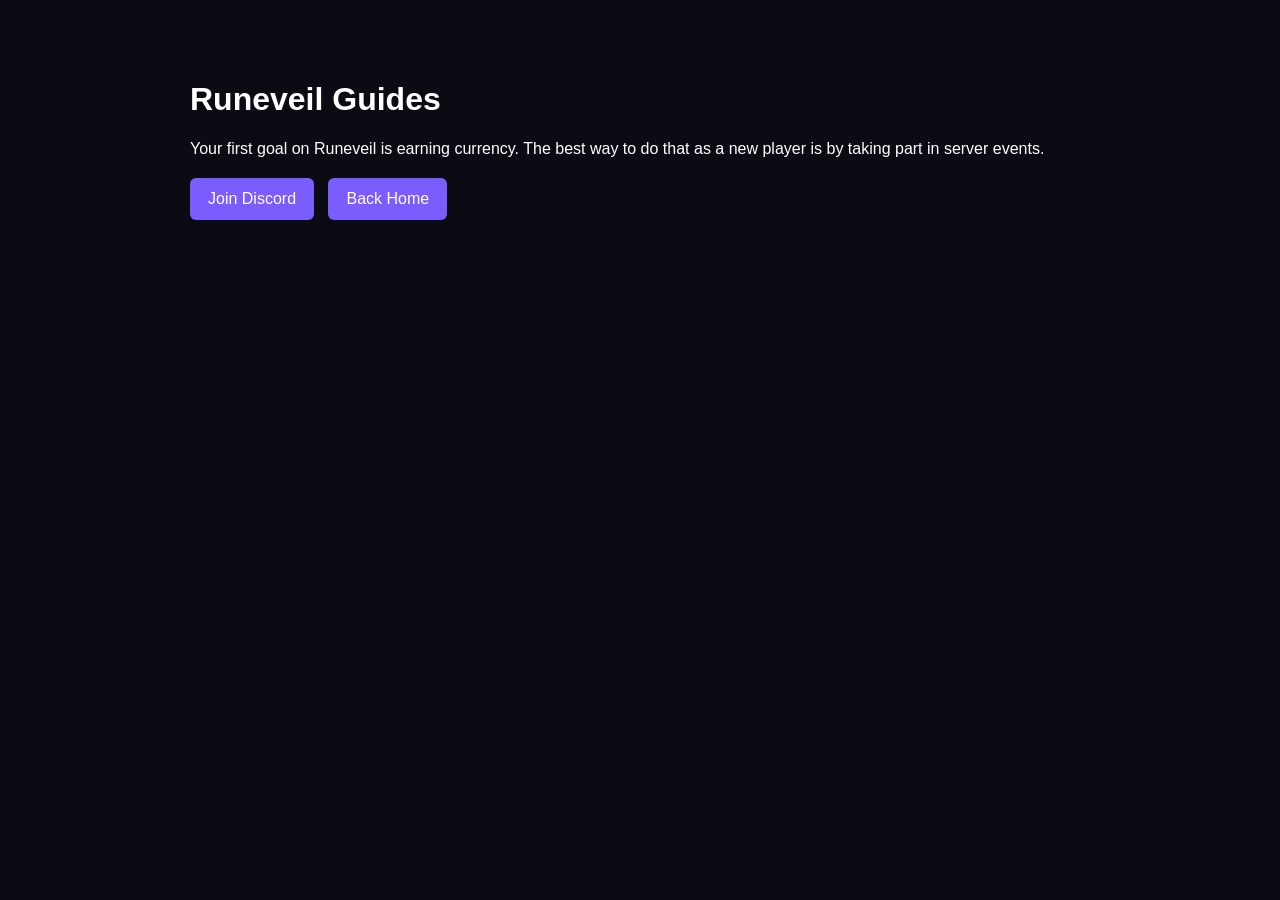
==== commit 257fd69f: "Add files via upload" ====
--- a/guides.html
+++ b/guides.html
@@ -1,138 +1,30 @@
+
 <!DOCTYPE html>
 <html lang="en">
 <head>
-  <meta charset="UTF-8" />
-  <meta name="viewport" content="width=device-width, initial-scale=1.0" />
-  <title>Runeveil Guides</title>
-  <meta name="description" content="Runeveil player guides for new players, events, progression, and armor abilities." />
-  <link rel="preconnect" href="https://fonts.googleapis.com">
-  <link rel="preconnect" href="https://fonts.gstatic.com" crossorigin>
-  <link href="https://fonts.googleapis.com/css2?family=Cinzel:wght@500;700;800&family=Inter:wght@400;500;600;700;800&display=swap" rel="stylesheet">
-  <link rel="stylesheet" href="styles.css" />
+<meta charset="UTF-8">
+<meta name="viewport" content="width=device-width, initial-scale=1.0">
+<title>Runeveil Guides</title>
+<link rel="stylesheet" href="styles.css">
 </head>
+
 <body>
-  <div class="site-bg"></div>
-  <div class="noise"></div>
 
-  <nav class="nav container top-spaced">
-    <a href="index.html" class="brand">RUNEVEIL</a>
-    <button class="nav-toggle" aria-label="Open navigation" onclick="toggleNav()">☰</button>
-    <div class="nav-links" id="navLinks">
-      <a href="index.html">Home</a>
-      <a href="guides.html">Guides</a>
-      <a href="rules.html">Rules</a>
-      <a href="roadmap.html">Roadmap</a>
-      <a href="https://discord.gg/YOURINVITE" target="_blank" rel="noopener noreferrer">Discord</a>
-    </div>
-  </nav>
+<div class="page">
 
-  <header class="subhero container">
-    <p class="eyebrow">PLAYER GUIDES</p>
-    <h1>Start stronger on Runeveil.</h1>
-    <p class="lead">A clean overview of how new players can begin progressing on the server.</p>
-  </header>
+<h1>Runeveil Guides</h1>
 
-  <main class="container">
-    <section class="section">
-      <div class="grid two">
-        <article class="card guide-card">
-          <p class="section-tag">FIRST STEPS</p>
-          <h2>Your first goal</h2>
-          <p>
-            Your first goal on Runeveil is to start earning currency. The best way to do that as a new player is by taking part in server events.
-          </p>
-        </article>
-        <article class="card guide-card">
-          <p class="section-tag">WHY EVENTS</p>
-          <h2>Why events matter</h2>
-          <p>
-            Events reward players with currency and progression materials. They are one of the fastest ways to begin building real power on the server.
-          </p>
-        </article>
-      </div>
-    </section>
+<p>
+Your first goal on Runeveil is earning currency. The best way to do that
+as a new player is by taking part in server events.
+</p>
 
-    <section class="section">
-      <div class="grid three">
-        <article class="card step-card">
-          <span class="step-number">01</span>
-          <h3>Join and Survive</h3>
-          <p>Gather resources, move into the world, and start preparing yourself for future conflict.</p>
-        </article>
-        <article class="card step-card">
-          <span class="step-number">02</span>
-          <h3>Watch for Events</h3>
-          <p>Stay alert for event announcements. Events are one of the best entry points into Runeveil progression.</p>
-        </article>
-        <article class="card step-card">
-          <span class="step-number">03</span>
-          <h3>Earn Currency</h3>
-          <p>Currency fuels upgrades, repairs, and long-term progression systems across the server.</p>
-        </article>
-        <article class="card step-card">
-          <span class="step-number">04</span>
-          <h3>Upgrade Gear</h3>
-          <p>Once you have currency, start improving your gear so you can survive longer and compete better.</p>
-        </article>
-        <article class="card step-card">
-          <span class="step-number">05</span>
-          <h3>Build Your Playstyle</h3>
-          <p>Progression becomes deeper over time as players combine stronger gear with different ability choices.</p>
-        </article>
-        <article class="card step-card">
-          <span class="step-number">06</span>
-          <h3>Fight for More</h3>
-          <p>As rewards get better, so do the players competing for them. Every step upward creates bigger stakes.</p>
-        </article>
-      </div>
-    </section>
+<div class="buttons">
+<a class="btn" href="https://discord.gg/XzxYPjAeKG" target="_blank">Join Discord</a>
+<a class="btn" href="index.html">Back Home</a>
+</div>
 
-    <section class="section split">
-      <article class="card">
-        <p class="section-tag">ARMOR ABILITIES</p>
-        <h2>How abilities work</h2>
-        <p>
-          Some armor can gain passive abilities that activate while worn. These abilities can improve survival,
-          defense, combat pressure, or utility depending on the build a player is trying to create.
-        </p>
-      </article>
-      <article class="card">
-        <p class="section-tag">PROGRESSION</p>
-        <h2>What makes Runeveil different</h2>
-        <p>
-          Runeveil is built around staying invested in your gear and your build. Instead of ending at vanilla progression,
-          players can continue pushing forward through upgrades, events, and better decision making.
-        </p>
-      </article>
-    </section>
+</div>
 
-    <section class="section">
-      <div class="card join-banner">
-        <div>
-          <p class="section-tag">NEED HELP?</p>
-          <h2>Join the Runeveil community</h2>
-          <p>
-            If you have questions, want updates, or want to stay informed about server events and announcements,
-            join the Discord.
-          </p>
-        </div>
-        <div class="cta-row">
-          <a class="btn btn-secondary" href="https://discord.gg/XzxYPjAeKG" target="_blank" rel="noopener noreferrer">Join Discord</a>
-        </div>
-      </div>
-    </section>
-  </main>
-
-  <footer class="footer container">
-    <div>© Runeveil</div>
-    <div class="footer-links">
-      <a href="index.html">Home</a>
-      <a href="rules.html">Rules</a>
-      <a href="roadmap.html">Roadmap</a>
-      <a href="https://discord.gg/YOURINVITE" target="_blank" rel="noopener noreferrer">Discord</a>
-    </div>
-  </footer>
-
-  <script src="script.js"></script>
 </body>
-</html>+</html>
--- a/styles.css
+++ b/styles.css
@@ -1,450 +1,79 @@
-:root {
-  --bg: #07070b;
-  --bg-soft: #10111b;
-  --panel: rgba(19, 21, 33, 0.78);
-  --panel-2: rgba(27, 30, 45, 0.92);
-  --line: rgba(160, 123, 255, 0.16);
-  --line-2: rgba(255,255,255,0.08);
-  --text: #f7f5ff;
-  --muted: #c8c2da;
-  --primary: #a36bff;
-  --primary-2: #cf8cff;
-  --accent: #73ddff;
-  --shadow: 0 24px 80px rgba(0,0,0,.45);
+
+body{
+margin:0;
+font-family:Arial, Helvetica, sans-serif;
+background:#0b0b14;
+color:white;
 }
 
-* { box-sizing: border-box; }
-
-html { scroll-behavior: smooth; }
-
-body {
-  margin: 0;
-  color: var(--text);
-  font-family: "Inter", Arial, sans-serif;
-  background: linear-gradient(180deg, #08090e 0%, #06070c 100%);
-  overflow-x: hidden;
+.hero{
+padding:80px 40px;
+background:linear-gradient(180deg,#12122a,#0b0b14);
 }
 
-.site-bg {
-  position: fixed;
-  inset: 0;
-  background:
-    radial-gradient(circle at 15% 10%, rgba(163,107,255,.22), transparent 20%),
-    radial-gradient(circle at 85% 18%, rgba(115,221,255,.13), transparent 18%),
-    radial-gradient(circle at 50% 85%, rgba(163,107,255,.08), transparent 24%),
-    linear-gradient(180deg, rgba(255,255,255,.02) 1px, transparent 1px),
-    linear-gradient(90deg, rgba(255,255,255,.02) 1px, transparent 1px);
-  background-size: auto, auto, auto, 44px 44px, 44px 44px;
-  pointer-events: none;
-  z-index: 0;
+.nav{
+display:flex;
+justify-content:space-between;
+align-items:center;
+margin-bottom:40px;
 }
 
-.noise {
-  position: fixed;
-  inset: 0;
-  background-image: radial-gradient(rgba(255,255,255,.05) 0.7px, transparent 0.7px);
-  background-size: 8px 8px;
-  opacity: .03;
-  pointer-events: none;
-  z-index: 0;
+.logo{
+font-size:24px;
+font-weight:bold;
+letter-spacing:3px;
 }
 
-body > * {
-  position: relative;
-  z-index: 1;
+.links a{
+margin-left:20px;
+color:white;
+text-decoration:none;
 }
 
-a { color: inherit; text-decoration: none; }
-
-.container {
-  width: min(1180px, calc(100% - 32px));
-  margin: 0 auto;
+.hero-content h1{
+font-size:64px;
+margin:20px 0;
 }
 
-.top-spaced {
-  padding-top: 18px;
+.desc{
+max-width:700px;
+line-height:1.6;
 }
 
-.nav {
-  display: flex;
-  justify-content: space-between;
-  align-items: center;
-  gap: 18px;
-  padding: 18px 0;
+.buttons{
+margin-top:20px;
 }
 
-.brand {
-  font-family: "Cinzel", serif;
-  font-weight: 800;
-  letter-spacing: .18em;
-  color: #f0e7ff;
+button,.btn{
+background:#7a5cff;
+border:none;
+color:white;
+padding:12px 18px;
+margin-right:10px;
+border-radius:6px;
+cursor:pointer;
+text-decoration:none;
+display:inline-block;
 }
 
-.nav-links {
-  display: flex;
-  gap: 22px;
-  align-items: center;
-  color: var(--muted);
+.section{
+padding:60px 40px;
 }
 
-.nav-links a:hover {
-  color: white;
+.steps{
+display:flex;
+gap:20px;
+margin-top:30px;
 }
 
-.nav-toggle {
-  display: none;
-  background: rgba(255,255,255,.04);
-  border: 1px solid var(--line-2);
-  color: white;
-  border-radius: 12px;
-  padding: 8px 12px;
-  cursor: pointer;
+.step{
+background:#15152b;
+padding:20px;
+border-radius:10px;
 }
 
-.hero-shell {
-  padding-bottom: 48px;
+.page{
+padding:60px;
+max-width:900px;
+margin:auto;
 }
-
-.hero {
-  min-height: calc(100vh - 90px);
-  display: grid;
-  grid-template-columns: 1.15fr .85fr;
-  gap: 28px;
-  align-items: center;
-  width: min(1180px, calc(100% - 32px));
-  margin: 0 auto;
-  padding: 30px 0 20px;
-}
-
-.hero-copy,
-.subhero {
-  max-width: 760px;
-}
-
-.eyebrow,
-.section-tag,
-.panel-tag {
-  display: inline-block;
-  color: var(--accent);
-  font-weight: 800;
-  font-size: .78rem;
-  letter-spacing: .16em;
-  text-transform: uppercase;
-}
-
-h1, h2, h3 {
-  font-family: "Cinzel", serif;
-  margin: 0;
-}
-
-h1 {
-  font-size: clamp(3rem, 7vw, 6rem);
-  line-height: 1.02;
-  margin: 16px 0 14px;
-  text-shadow: 0 0 26px rgba(163,107,255,.15);
-}
-
-h2 {
-  font-size: clamp(2rem, 4vw, 3rem);
-  line-height: 1.12;
-  margin-bottom: 14px;
-}
-
-h3 {
-  font-size: 1.3rem;
-  margin-bottom: 10px;
-}
-
-.lead,
-.section-heading p,
-.card p,
-.rule-item p,
-.timeline-item p {
-  color: var(--muted);
-  line-height: 1.8;
-}
-
-.cta-row {
-  display: flex;
-  flex-wrap: wrap;
-  gap: 12px;
-  margin-top: 26px;
-}
-
-.btn {
-  border-radius: 999px;
-  padding: 14px 22px;
-  font-weight: 800;
-  border: 1px solid transparent;
-  transition: transform .18s ease, box-shadow .18s ease, border-color .18s ease, background .18s ease;
-}
-
-.btn:hover {
-  transform: translateY(-2px);
-}
-
-.btn-primary {
-  background: linear-gradient(135deg, var(--primary), var(--primary-2));
-  color: white;
-  box-shadow: 0 16px 34px rgba(163,107,255,.28);
-}
-
-.btn-secondary {
-  background: rgba(255,255,255,.04);
-  color: white;
-  border-color: var(--line-2);
-}
-
-.btn-ghost {
-  background: transparent;
-  color: #dcf6ff;
-  border-color: rgba(115,221,255,.26);
-}
-
-.server-chip {
-  display: inline-flex;
-  align-items: center;
-  gap: 12px;
-  margin-top: 24px;
-  padding: 12px 18px;
-  border-radius: 999px;
-  background: rgba(255,255,255,.04);
-  border: 1px solid var(--line-2);
-}
-
-.status {
-  width: 11px;
-  height: 11px;
-  border-radius: 999px;
-  background: #7cff9e;
-  box-shadow: 0 0 18px rgba(124,255,158,.65);
-}
-
-.chip-label {
-  color: var(--accent);
-  font-size: .78rem;
-  text-transform: uppercase;
-  letter-spacing: .12em;
-}
-
-.card {
-  background: linear-gradient(180deg, rgba(255,255,255,.045), rgba(255,255,255,.02));
-  border: 1px solid var(--line);
-  border-radius: 24px;
-  box-shadow: var(--shadow);
-  backdrop-filter: blur(14px);
-}
-
-.hero-panel {
-  padding: 24px;
-}
-
-.panel-header {
-  display: flex;
-  justify-content: space-between;
-  gap: 12px;
-  align-items: center;
-  margin-bottom: 16px;
-}
-
-.panel-badge {
-  color: #e9ddff;
-  background: rgba(255,255,255,.05);
-  border: 1px solid var(--line-2);
-  padding: 8px 12px;
-  border-radius: 999px;
-  font-size: .78rem;
-}
-
-.quick-steps {
-  display: grid;
-  grid-template-columns: 1fr 1fr;
-  gap: 12px;
-  margin-top: 20px;
-}
-
-.quick-step {
-  background: rgba(255,255,255,.03);
-  border: 1px solid var(--line-2);
-  border-radius: 18px;
-  padding: 14px;
-}
-
-.quick-step span,
-.step-number {
-  display: inline-flex;
-  align-items: center;
-  justify-content: center;
-  width: 34px;
-  height: 34px;
-  border-radius: 999px;
-  background: linear-gradient(135deg, var(--primary), var(--primary-2));
-  font-weight: 800;
-  margin-bottom: 10px;
-}
-
-.quick-step p {
-  margin: 0;
-  color: var(--muted);
-}
-
-.section {
-  padding: 48px 0;
-}
-
-.section-heading {
-  max-width: 760px;
-  margin-bottom: 24px;
-}
-
-.grid {
-  display: grid;
-  gap: 20px;
-}
-
-.grid.three {
-  grid-template-columns: repeat(3, 1fr);
-}
-
-.grid.two,
-.split {
-  grid-template-columns: repeat(2, 1fr);
-}
-
-.feature-card,
-.system-card,
-.guide-card,
-.step-card,
-.lore-card,
-.roadmap-preview {
-  padding: 24px;
-}
-
-.icon {
-  width: 46px;
-  height: 46px;
-  border-radius: 16px;
-  display: inline-flex;
-  align-items: center;
-  justify-content: center;
-  background: rgba(255,255,255,.04);
-  border: 1px solid var(--line-2);
-  color: var(--accent);
-  margin-bottom: 14px;
-  font-size: 1.1rem;
-}
-
-.text-link {
-  display: inline-block;
-  margin-top: 10px;
-  color: #def8ff;
-  font-weight: 700;
-}
-
-.join-banner {
-  padding: 28px;
-  display: flex;
-  justify-content: space-between;
-  gap: 24px;
-  align-items: center;
-}
-
-.subhero {
-  padding: 40px 0 8px;
-}
-
-.rules-list,
-.timeline {
-  display: grid;
-  gap: 16px;
-}
-
-.rule-item,
-.timeline-item {
-  display: grid;
-  grid-template-columns: 70px 1fr;
-  gap: 16px;
-  align-items: start;
-  padding: 20px;
-}
-
-.rule-item span,
-.timeline-meta {
-  display: inline-flex;
-  align-items: center;
-  justify-content: center;
-  min-height: 44px;
-  border-radius: 14px;
-  background: rgba(255,255,255,.04);
-  border: 1px solid var(--line-2);
-  color: var(--accent);
-  font-weight: 800;
-}
-
-.footer {
-  padding: 22px 0 38px;
-  display: flex;
-  justify-content: space-between;
-  gap: 16px;
-  color: rgba(255,255,255,.6);
-}
-
-.footer-links {
-  display: flex;
-  gap: 18px;
-}
-
-@media (max-width: 980px) {
-  .hero,
-  .grid.three,
-  .grid.two,
-  .split {
-    grid-template-columns: 1fr;
-  }
-
-  .join-banner {
-    flex-direction: column;
-    align-items: flex-start;
-  }
-
-  .hero {
-    min-height: auto;
-    padding-top: 10px;
-  }
-}
-
-@media (max-width: 760px) {
-  .nav {
-    flex-wrap: wrap;
-  }
-
-  .nav-toggle {
-    display: inline-flex;
-  }
-
-  .nav-links {
-    display: none;
-    width: 100%;
-    flex-direction: column;
-    align-items: flex-start;
-    padding: 10px 0 6px;
-    gap: 12px;
-  }
-
-  .nav-links.open {
-    display: flex;
-  }
-
-  .footer {
-    flex-direction: column;
-  }
-
-  .rule-item,
-  .timeline-item {
-    grid-template-columns: 1fr;
-  }
-
-  .quick-steps {
-    grid-template-columns: 1fr;
-  }
-}
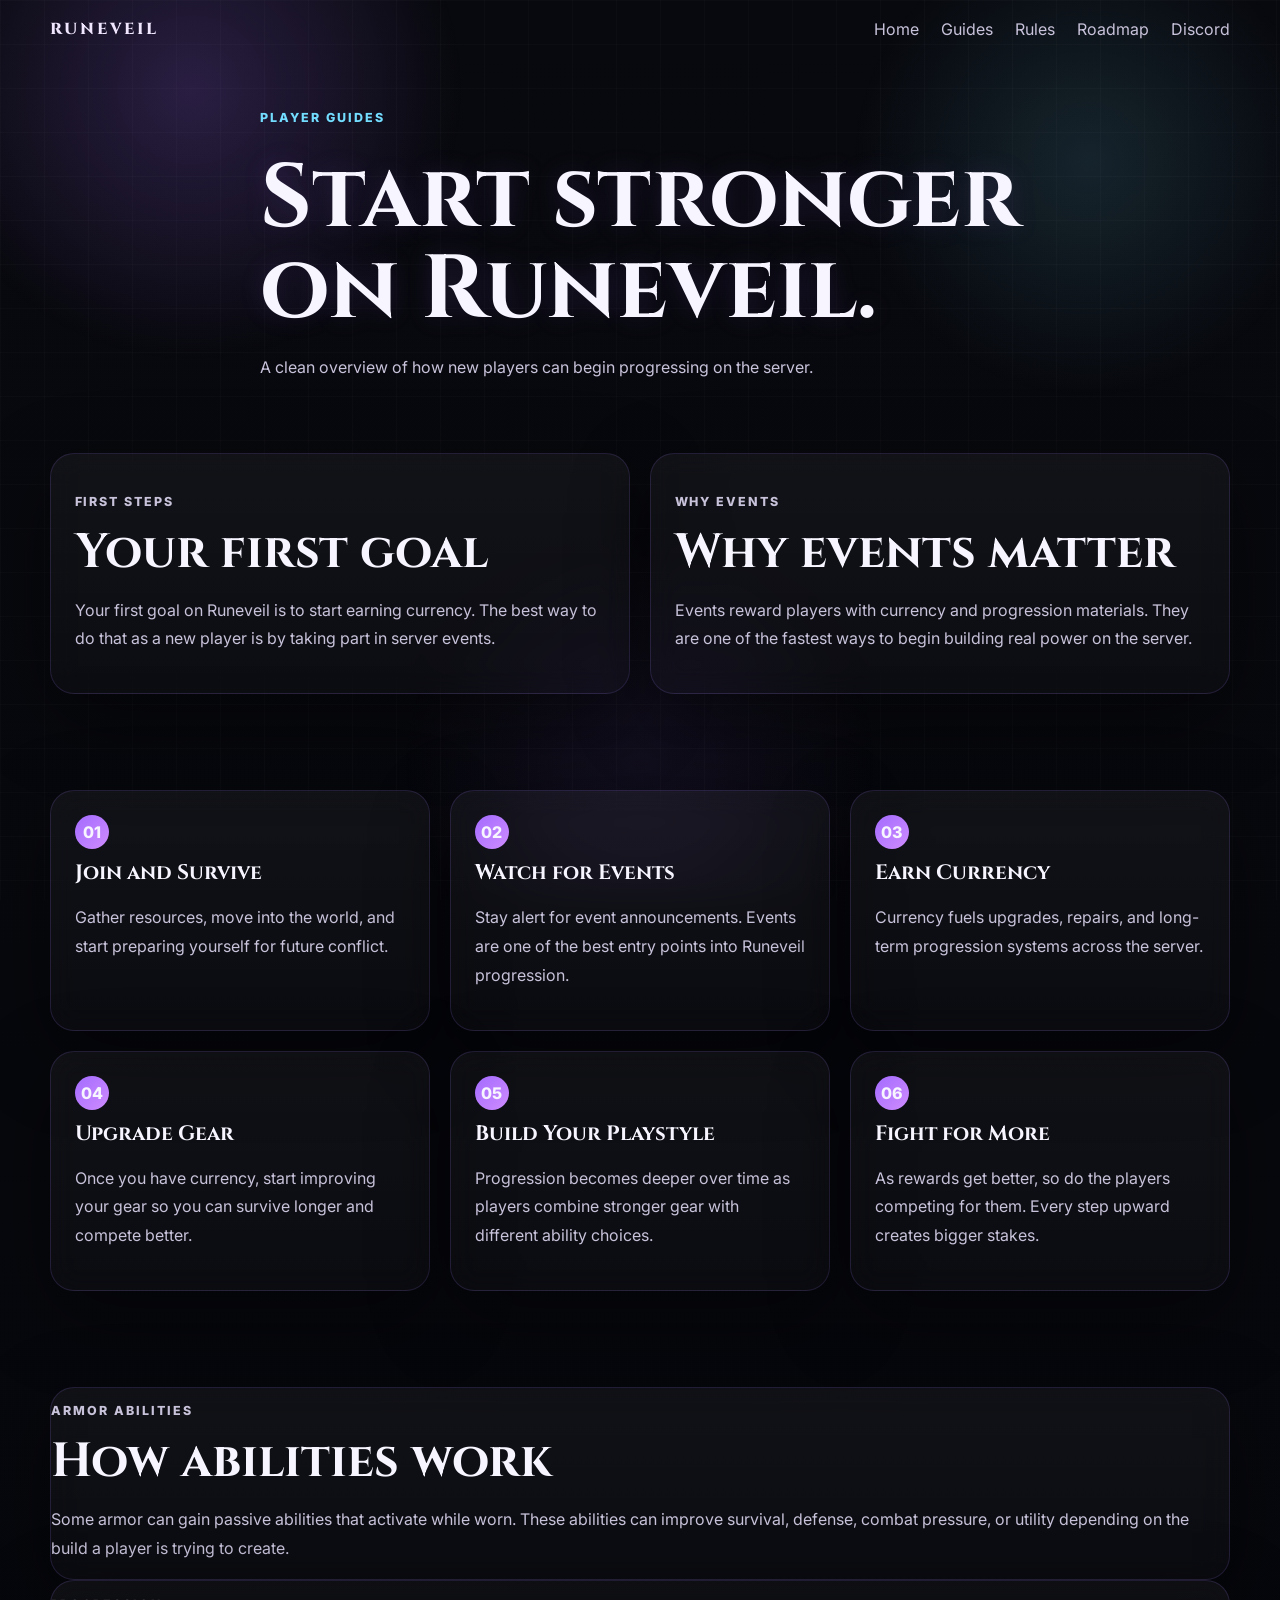
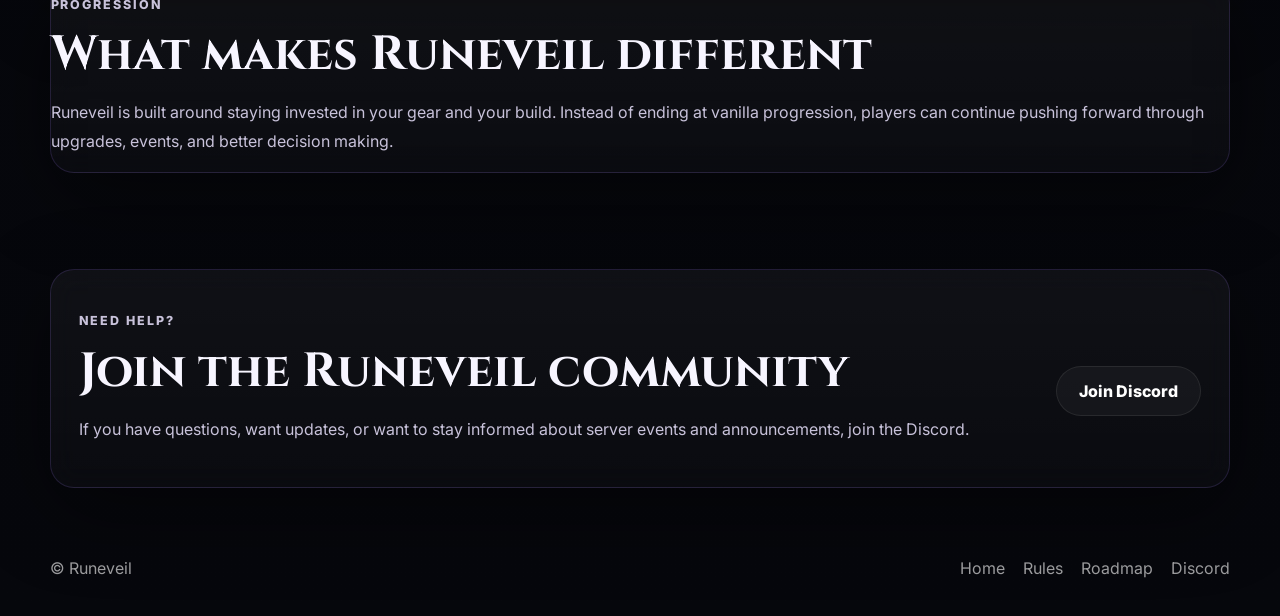
==== commit 075dee7e: "Add files via upload" ====
--- a/guides.html
+++ b/guides.html
@@ -1,30 +1,138 @@
-
 <!DOCTYPE html>
 <html lang="en">
 <head>
-<meta charset="UTF-8">
-<meta name="viewport" content="width=device-width, initial-scale=1.0">
-<title>Runeveil Guides</title>
-<link rel="stylesheet" href="styles.css">
+  <meta charset="UTF-8" />
+  <meta name="viewport" content="width=device-width, initial-scale=1.0" />
+  <title>Runeveil Guides</title>
+  <meta name="description" content="Runeveil player guides for new players, events, progression, and armor abilities." />
+  <link rel="preconnect" href="https://fonts.googleapis.com">
+  <link rel="preconnect" href="https://fonts.gstatic.com" crossorigin>
+  <link href="https://fonts.googleapis.com/css2?family=Cinzel:wght@500;700;800&family=Inter:wght@400;500;600;700;800&display=swap" rel="stylesheet">
+  <link rel="stylesheet" href="styles.css" />
 </head>
+<body>
+  <div class="site-bg"></div>
+  <div class="noise"></div>
 
-<body>
+  <nav class="nav container top-spaced">
+    <a href="index.html" class="brand">RUNEVEIL</a>
+    <button class="nav-toggle" aria-label="Open navigation" onclick="toggleNav()">☰</button>
+    <div class="nav-links" id="navLinks">
+      <a href="index.html">Home</a>
+      <a href="guides.html">Guides</a>
+      <a href="rules.html">Rules</a>
+      <a href="roadmap.html">Roadmap</a>
+      <a href="https://discord.gg/XzxYPjAeKG" target="_blank" rel="noopener noreferrer">Discord</a>
+    </div>
+  </nav>
 
-<div class="page">
+  <header class="subhero container">
+    <p class="eyebrow">PLAYER GUIDES</p>
+    <h1>Start stronger on Runeveil.</h1>
+    <p class="lead">A clean overview of how new players can begin progressing on the server.</p>
+  </header>
 
-<h1>Runeveil Guides</h1>
+  <main class="container">
+    <section class="section">
+      <div class="grid two">
+        <article class="card guide-card">
+          <p class="section-tag">FIRST STEPS</p>
+          <h2>Your first goal</h2>
+          <p>
+            Your first goal on Runeveil is to start earning currency. The best way to do that as a new player is by taking part in server events.
+          </p>
+        </article>
+        <article class="card guide-card">
+          <p class="section-tag">WHY EVENTS</p>
+          <h2>Why events matter</h2>
+          <p>
+            Events reward players with currency and progression materials. They are one of the fastest ways to begin building real power on the server.
+          </p>
+        </article>
+      </div>
+    </section>
 
-<p>
-Your first goal on Runeveil is earning currency. The best way to do that
-as a new player is by taking part in server events.
-</p>
+    <section class="section">
+      <div class="grid three">
+        <article class="card step-card">
+          <span class="step-number">01</span>
+          <h3>Join and Survive</h3>
+          <p>Gather resources, move into the world, and start preparing yourself for future conflict.</p>
+        </article>
+        <article class="card step-card">
+          <span class="step-number">02</span>
+          <h3>Watch for Events</h3>
+          <p>Stay alert for event announcements. Events are one of the best entry points into Runeveil progression.</p>
+        </article>
+        <article class="card step-card">
+          <span class="step-number">03</span>
+          <h3>Earn Currency</h3>
+          <p>Currency fuels upgrades, repairs, and long-term progression systems across the server.</p>
+        </article>
+        <article class="card step-card">
+          <span class="step-number">04</span>
+          <h3>Upgrade Gear</h3>
+          <p>Once you have currency, start improving your gear so you can survive longer and compete better.</p>
+        </article>
+        <article class="card step-card">
+          <span class="step-number">05</span>
+          <h3>Build Your Playstyle</h3>
+          <p>Progression becomes deeper over time as players combine stronger gear with different ability choices.</p>
+        </article>
+        <article class="card step-card">
+          <span class="step-number">06</span>
+          <h3>Fight for More</h3>
+          <p>As rewards get better, so do the players competing for them. Every step upward creates bigger stakes.</p>
+        </article>
+      </div>
+    </section>
 
-<div class="buttons">
-<a class="btn" href="https://discord.gg/XzxYPjAeKG" target="_blank">Join Discord</a>
-<a class="btn" href="index.html">Back Home</a>
-</div>
+    <section class="section split">
+      <article class="card">
+        <p class="section-tag">ARMOR ABILITIES</p>
+        <h2>How abilities work</h2>
+        <p>
+          Some armor can gain passive abilities that activate while worn. These abilities can improve survival,
+          defense, combat pressure, or utility depending on the build a player is trying to create.
+        </p>
+      </article>
+      <article class="card">
+        <p class="section-tag">PROGRESSION</p>
+        <h2>What makes Runeveil different</h2>
+        <p>
+          Runeveil is built around staying invested in your gear and your build. Instead of ending at vanilla progression,
+          players can continue pushing forward through upgrades, events, and better decision making.
+        </p>
+      </article>
+    </section>
 
-</div>
+    <section class="section">
+      <div class="card join-banner">
+        <div>
+          <p class="section-tag">NEED HELP?</p>
+          <h2>Join the Runeveil community</h2>
+          <p>
+            If you have questions, want updates, or want to stay informed about server events and announcements,
+            join the Discord.
+          </p>
+        </div>
+        <div class="cta-row">
+          <a class="btn btn-secondary" href="https://discord.gg/XzxYPjAeKG" target="_blank" rel="noopener noreferrer">Join Discord</a>
+        </div>
+      </div>
+    </section>
+  </main>
 
+  <footer class="footer container">
+    <div>© Runeveil</div>
+    <div class="footer-links">
+      <a href="index.html">Home</a>
+      <a href="rules.html">Rules</a>
+      <a href="roadmap.html">Roadmap</a>
+      <a href="https://discord.gg/XzxYPjAeKG" target="_blank" rel="noopener noreferrer">Discord</a>
+    </div>
+  </footer>
+
+  <script src="script.js"></script>
 </body>
-</html>
+</html>
--- a/styles.css
+++ b/styles.css
@@ -1,79 +1,450 @@
-
-body{
-margin:0;
-font-family:Arial, Helvetica, sans-serif;
-background:#0b0b14;
-color:white;
-}
-
-.hero{
-padding:80px 40px;
-background:linear-gradient(180deg,#12122a,#0b0b14);
-}
-
-.nav{
-display:flex;
-justify-content:space-between;
-align-items:center;
-margin-bottom:40px;
-}
-
-.logo{
-font-size:24px;
-font-weight:bold;
-letter-spacing:3px;
-}
-
-.links a{
-margin-left:20px;
-color:white;
-text-decoration:none;
-}
-
-.hero-content h1{
-font-size:64px;
-margin:20px 0;
-}
-
-.desc{
-max-width:700px;
-line-height:1.6;
-}
-
-.buttons{
-margin-top:20px;
-}
-
-button,.btn{
-background:#7a5cff;
-border:none;
-color:white;
-padding:12px 18px;
-margin-right:10px;
-border-radius:6px;
-cursor:pointer;
-text-decoration:none;
-display:inline-block;
-}
-
-.section{
-padding:60px 40px;
-}
-
-.steps{
-display:flex;
-gap:20px;
-margin-top:30px;
-}
-
-.step{
-background:#15152b;
-padding:20px;
-border-radius:10px;
-}
-
-.page{
-padding:60px;
-max-width:900px;
-margin:auto;
-}
+:root {
+  --bg: #07070b;
+  --bg-soft: #10111b;
+  --panel: rgba(19, 21, 33, 0.78);
+  --panel-2: rgba(27, 30, 45, 0.92);
+  --line: rgba(160, 123, 255, 0.16);
+  --line-2: rgba(255,255,255,0.08);
+  --text: #f7f5ff;
+  --muted: #c8c2da;
+  --primary: #a36bff;
+  --primary-2: #cf8cff;
+  --accent: #73ddff;
+  --shadow: 0 24px 80px rgba(0,0,0,.45);
+}
+
+* { box-sizing: border-box; }
+
+html { scroll-behavior: smooth; }
+
+body {
+  margin: 0;
+  color: var(--text);
+  font-family: "Inter", Arial, sans-serif;
+  background: linear-gradient(180deg, #08090e 0%, #06070c 100%);
+  overflow-x: hidden;
+}
+
+.site-bg {
+  position: fixed;
+  inset: 0;
+  background:
+    radial-gradient(circle at 15% 10%, rgba(163,107,255,.22), transparent 20%),
+    radial-gradient(circle at 85% 18%, rgba(115,221,255,.13), transparent 18%),
+    radial-gradient(circle at 50% 85%, rgba(163,107,255,.08), transparent 24%),
+    linear-gradient(180deg, rgba(255,255,255,.02) 1px, transparent 1px),
+    linear-gradient(90deg, rgba(255,255,255,.02) 1px, transparent 1px);
+  background-size: auto, auto, auto, 44px 44px, 44px 44px;
+  pointer-events: none;
+  z-index: 0;
+}
+
+.noise {
+  position: fixed;
+  inset: 0;
+  background-image: radial-gradient(rgba(255,255,255,.05) 0.7px, transparent 0.7px);
+  background-size: 8px 8px;
+  opacity: .03;
+  pointer-events: none;
+  z-index: 0;
+}
+
+body > * {
+  position: relative;
+  z-index: 1;
+}
+
+a { color: inherit; text-decoration: none; }
+
+.container {
+  width: min(1180px, calc(100% - 32px));
+  margin: 0 auto;
+}
+
+.top-spaced {
+  padding-top: 18px;
+}
+
+.nav {
+  display: flex;
+  justify-content: space-between;
+  align-items: center;
+  gap: 18px;
+  padding: 18px 0;
+}
+
+.brand {
+  font-family: "Cinzel", serif;
+  font-weight: 800;
+  letter-spacing: .18em;
+  color: #f0e7ff;
+}
+
+.nav-links {
+  display: flex;
+  gap: 22px;
+  align-items: center;
+  color: var(--muted);
+}
+
+.nav-links a:hover {
+  color: white;
+}
+
+.nav-toggle {
+  display: none;
+  background: rgba(255,255,255,.04);
+  border: 1px solid var(--line-2);
+  color: white;
+  border-radius: 12px;
+  padding: 8px 12px;
+  cursor: pointer;
+}
+
+.hero-shell {
+  padding-bottom: 48px;
+}
+
+.hero {
+  min-height: calc(100vh - 90px);
+  display: grid;
+  grid-template-columns: 1.15fr .85fr;
+  gap: 28px;
+  align-items: center;
+  width: min(1180px, calc(100% - 32px));
+  margin: 0 auto;
+  padding: 30px 0 20px;
+}
+
+.hero-copy,
+.subhero {
+  max-width: 760px;
+}
+
+.eyebrow,
+.section-tag,
+.panel-tag {
+  display: inline-block;
+  color: var(--accent);
+  font-weight: 800;
+  font-size: .78rem;
+  letter-spacing: .16em;
+  text-transform: uppercase;
+}
+
+h1, h2, h3 {
+  font-family: "Cinzel", serif;
+  margin: 0;
+}
+
+h1 {
+  font-size: clamp(3rem, 7vw, 6rem);
+  line-height: 1.02;
+  margin: 16px 0 14px;
+  text-shadow: 0 0 26px rgba(163,107,255,.15);
+}
+
+h2 {
+  font-size: clamp(2rem, 4vw, 3rem);
+  line-height: 1.12;
+  margin-bottom: 14px;
+}
+
+h3 {
+  font-size: 1.3rem;
+  margin-bottom: 10px;
+}
+
+.lead,
+.section-heading p,
+.card p,
+.rule-item p,
+.timeline-item p {
+  color: var(--muted);
+  line-height: 1.8;
+}
+
+.cta-row {
+  display: flex;
+  flex-wrap: wrap;
+  gap: 12px;
+  margin-top: 26px;
+}
+
+.btn {
+  border-radius: 999px;
+  padding: 14px 22px;
+  font-weight: 800;
+  border: 1px solid transparent;
+  transition: transform .18s ease, box-shadow .18s ease, border-color .18s ease, background .18s ease;
+}
+
+.btn:hover {
+  transform: translateY(-2px);
+}
+
+.btn-primary {
+  background: linear-gradient(135deg, var(--primary), var(--primary-2));
+  color: white;
+  box-shadow: 0 16px 34px rgba(163,107,255,.28);
+}
+
+.btn-secondary {
+  background: rgba(255,255,255,.04);
+  color: white;
+  border-color: var(--line-2);
+}
+
+.btn-ghost {
+  background: transparent;
+  color: #dcf6ff;
+  border-color: rgba(115,221,255,.26);
+}
+
+.server-chip {
+  display: inline-flex;
+  align-items: center;
+  gap: 12px;
+  margin-top: 24px;
+  padding: 12px 18px;
+  border-radius: 999px;
+  background: rgba(255,255,255,.04);
+  border: 1px solid var(--line-2);
+}
+
+.status {
+  width: 11px;
+  height: 11px;
+  border-radius: 999px;
+  background: #7cff9e;
+  box-shadow: 0 0 18px rgba(124,255,158,.65);
+}
+
+.chip-label {
+  color: var(--accent);
+  font-size: .78rem;
+  text-transform: uppercase;
+  letter-spacing: .12em;
+}
+
+.card {
+  background: linear-gradient(180deg, rgba(255,255,255,.045), rgba(255,255,255,.02));
+  border: 1px solid var(--line);
+  border-radius: 24px;
+  box-shadow: var(--shadow);
+  backdrop-filter: blur(14px);
+}
+
+.hero-panel {
+  padding: 24px;
+}
+
+.panel-header {
+  display: flex;
+  justify-content: space-between;
+  gap: 12px;
+  align-items: center;
+  margin-bottom: 16px;
+}
+
+.panel-badge {
+  color: #e9ddff;
+  background: rgba(255,255,255,.05);
+  border: 1px solid var(--line-2);
+  padding: 8px 12px;
+  border-radius: 999px;
+  font-size: .78rem;
+}
+
+.quick-steps {
+  display: grid;
+  grid-template-columns: 1fr 1fr;
+  gap: 12px;
+  margin-top: 20px;
+}
+
+.quick-step {
+  background: rgba(255,255,255,.03);
+  border: 1px solid var(--line-2);
+  border-radius: 18px;
+  padding: 14px;
+}
+
+.quick-step span,
+.step-number {
+  display: inline-flex;
+  align-items: center;
+  justify-content: center;
+  width: 34px;
+  height: 34px;
+  border-radius: 999px;
+  background: linear-gradient(135deg, var(--primary), var(--primary-2));
+  font-weight: 800;
+  margin-bottom: 10px;
+}
+
+.quick-step p {
+  margin: 0;
+  color: var(--muted);
+}
+
+.section {
+  padding: 48px 0;
+}
+
+.section-heading {
+  max-width: 760px;
+  margin-bottom: 24px;
+}
+
+.grid {
+  display: grid;
+  gap: 20px;
+}
+
+.grid.three {
+  grid-template-columns: repeat(3, 1fr);
+}
+
+.grid.two,
+.split {
+  grid-template-columns: repeat(2, 1fr);
+}
+
+.feature-card,
+.system-card,
+.guide-card,
+.step-card,
+.lore-card,
+.roadmap-preview {
+  padding: 24px;
+}
+
+.icon {
+  width: 46px;
+  height: 46px;
+  border-radius: 16px;
+  display: inline-flex;
+  align-items: center;
+  justify-content: center;
+  background: rgba(255,255,255,.04);
+  border: 1px solid var(--line-2);
+  color: var(--accent);
+  margin-bottom: 14px;
+  font-size: 1.1rem;
+}
+
+.text-link {
+  display: inline-block;
+  margin-top: 10px;
+  color: #def8ff;
+  font-weight: 700;
+}
+
+.join-banner {
+  padding: 28px;
+  display: flex;
+  justify-content: space-between;
+  gap: 24px;
+  align-items: center;
+}
+
+.subhero {
+  padding: 40px 0 8px;
+}
+
+.rules-list,
+.timeline {
+  display: grid;
+  gap: 16px;
+}
+
+.rule-item,
+.timeline-item {
+  display: grid;
+  grid-template-columns: 70px 1fr;
+  gap: 16px;
+  align-items: start;
+  padding: 20px;
+}
+
+.rule-item span,
+.timeline-meta {
+  display: inline-flex;
+  align-items: center;
+  justify-content: center;
+  min-height: 44px;
+  border-radius: 14px;
+  background: rgba(255,255,255,.04);
+  border: 1px solid var(--line-2);
+  color: var(--accent);
+  font-weight: 800;
+}
+
+.footer {
+  padding: 22px 0 38px;
+  display: flex;
+  justify-content: space-between;
+  gap: 16px;
+  color: rgba(255,255,255,.6);
+}
+
+.footer-links {
+  display: flex;
+  gap: 18px;
+}
+
+@media (max-width: 980px) {
+  .hero,
+  .grid.three,
+  .grid.two,
+  .split {
+    grid-template-columns: 1fr;
+  }
+
+  .join-banner {
+    flex-direction: column;
+    align-items: flex-start;
+  }
+
+  .hero {
+    min-height: auto;
+    padding-top: 10px;
+  }
+}
+
+@media (max-width: 760px) {
+  .nav {
+    flex-wrap: wrap;
+  }
+
+  .nav-toggle {
+    display: inline-flex;
+  }
+
+  .nav-links {
+    display: none;
+    width: 100%;
+    flex-direction: column;
+    align-items: flex-start;
+    padding: 10px 0 6px;
+    gap: 12px;
+  }
+
+  .nav-links.open {
+    display: flex;
+  }
+
+  .footer {
+    flex-direction: column;
+  }
+
+  .rule-item,
+  .timeline-item {
+    grid-template-columns: 1fr;
+  }
+
+  .quick-steps {
+    grid-template-columns: 1fr;
+  }
+}
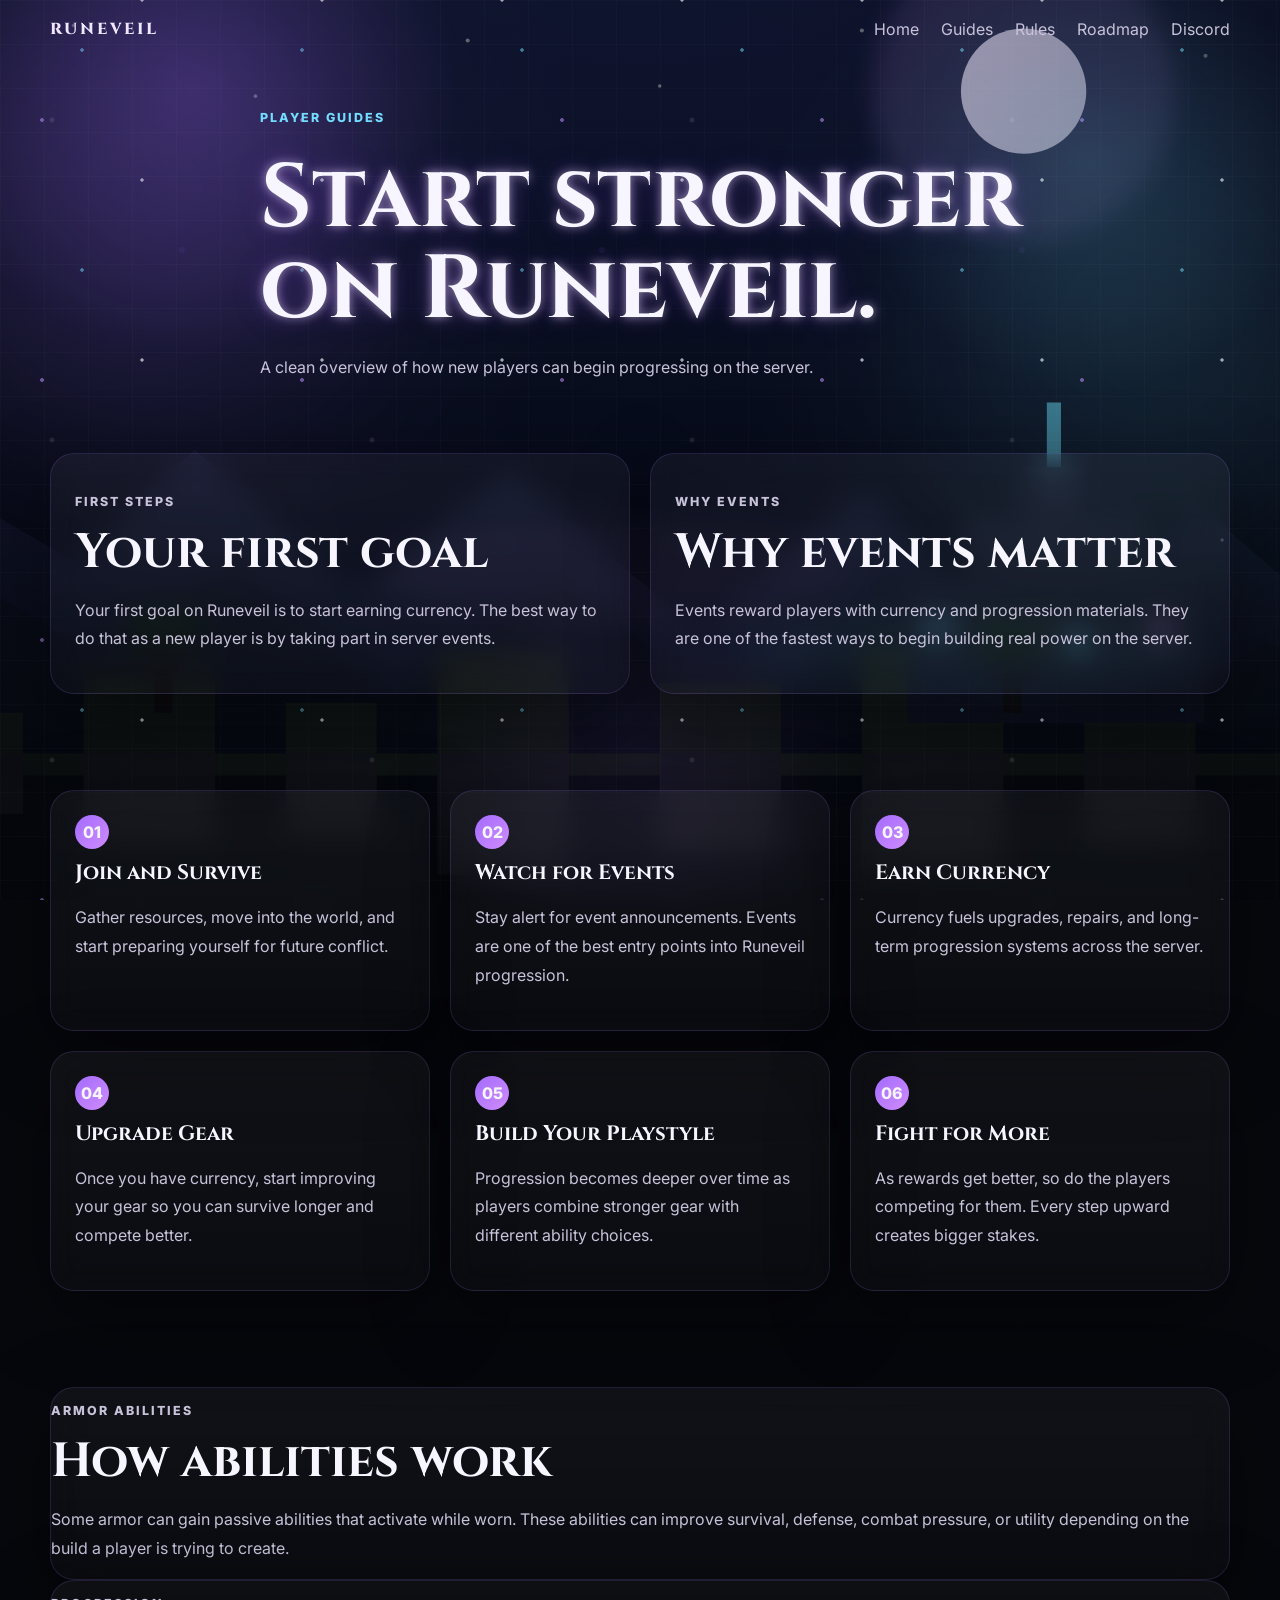
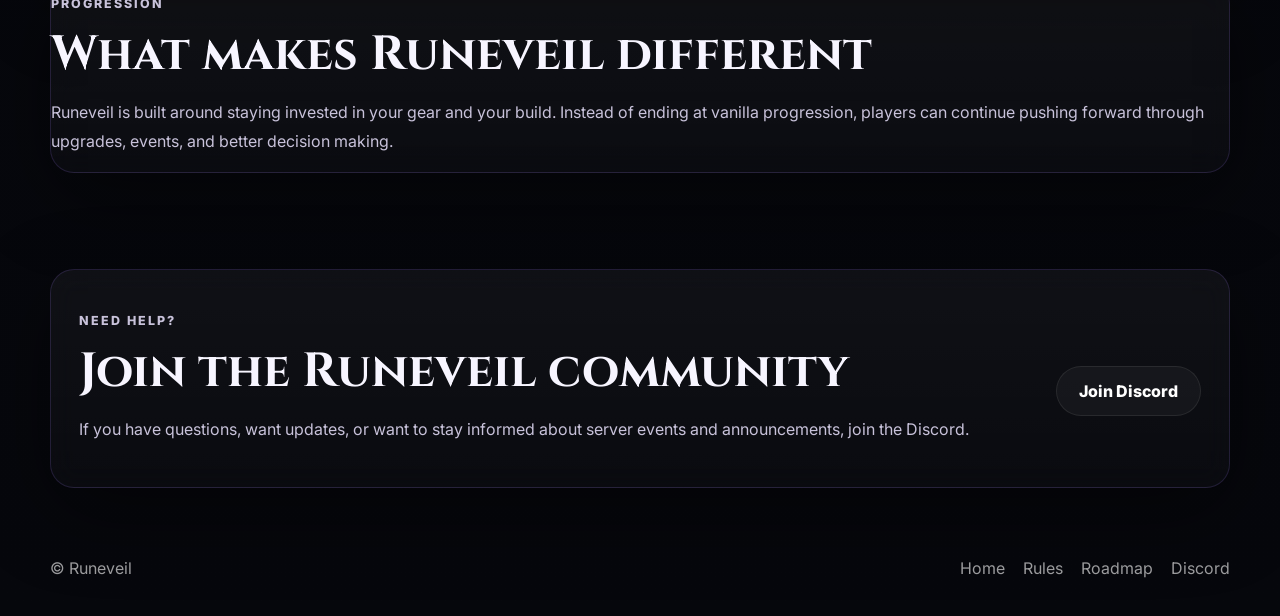
==== commit 6beec384: "Add files via upload" ====
--- a/guides.html
+++ b/guides.html
@@ -11,6 +11,16 @@
   <link rel="stylesheet" href="styles.css" />
 </head>
 <body>
+
+<div class="rv-effects" aria-hidden="true">
+  <div class="rv-cinematic"></div>
+  <div class="rv-vignette"></div>
+  <div class="rv-fog rv-fog-a"></div>
+  <div class="rv-fog rv-fog-b"></div>
+  <div class="rv-particles rv-particles-a"></div>
+  <div class="rv-particles rv-particles-b"></div>
+</div>
+
   <div class="site-bg"></div>
   <div class="noise"></div>
 
@@ -28,7 +38,7 @@
 
   <header class="subhero container">
     <p class="eyebrow">PLAYER GUIDES</p>
-    <h1>Start stronger on Runeveil.</h1>
+    <h1><span class="rv-title-glow">Start stronger on Runeveil.</span></h1>
     <p class="lead">A clean overview of how new players can begin progressing on the server.</p>
   </header>
 
--- a/styles.css
+++ b/styles.css
@@ -448,3 +448,139 @@
     grid-template-columns: 1fr;
   }
 }
+
+
+/* ===== Runeveil obvious effects layer ===== */
+body{
+  position:relative;
+  overflow-x:hidden;
+}
+
+.rv-effects{
+  position:fixed;
+  inset:0;
+  z-index:-2;
+  pointer-events:none;
+  overflow:hidden;
+}
+
+.rv-cinematic{
+  position:absolute;
+  inset:-2%;
+  background:
+    linear-gradient(180deg, rgba(8,10,18,.12), rgba(7,9,15,.58)),
+    url("minecraft_cinematic_bg.svg") center/cover no-repeat;
+  transform:scale(1.08);
+  animation: rvBgMove 16s ease-in-out infinite alternate;
+  filter:saturate(1.08) contrast(1.06);
+}
+
+.rv-vignette{
+  position:absolute;
+  inset:0;
+  background:
+    radial-gradient(circle at center, transparent 40%, rgba(3,4,8,.38) 100%),
+    linear-gradient(180deg, rgba(6,8,12,.08), rgba(6,8,12,.45));
+}
+
+.rv-fog{
+  position:absolute;
+  border-radius:999px;
+  filter:blur(95px);
+  opacity:.42;
+  mix-blend-mode:screen;
+}
+.rv-fog-a{
+  width:460px;
+  height:460px;
+  left:-90px;
+  top:-40px;
+  background:rgba(157, 103, 255, .40);
+  animation: rvFogA 9s ease-in-out infinite alternate;
+}
+.rv-fog-b{
+  width:420px;
+  height:420px;
+  right:-80px;
+  top:120px;
+  background:rgba(105, 225, 255, .25);
+  animation: rvFogB 11s ease-in-out infinite alternate;
+}
+
+.rv-particles{
+  position:absolute;
+  inset:-10%;
+  background-repeat:repeat;
+}
+.rv-particles-a{
+  background-image:
+    radial-gradient(circle, rgba(255,255,255,.95) 0 1.4px, transparent 1.9px),
+    radial-gradient(circle, rgba(193,148,255,.8) 0 1.7px, transparent 2.2px),
+    radial-gradient(circle, rgba(119,226,255,.75) 0 1.5px, transparent 2px);
+  background-size: 180px 180px, 260px 260px, 220px 220px;
+  background-position: 0 0, 40px 80px, 100px 30px;
+  opacity:.65;
+  animation: rvParticlesA 18s linear infinite;
+}
+.rv-particles-b{
+  background-image:
+    radial-gradient(circle, rgba(255,255,255,.35) 0 2.2px, transparent 2.8px),
+    radial-gradient(circle, rgba(145,95,255,.28) 0 2.6px, transparent 3.2px);
+  background-size: 320px 320px, 420px 420px;
+  background-position: 20px 50px, 100px 130px;
+  opacity:.28;
+  animation: rvParticlesB 28s linear infinite;
+}
+
+.rv-logo-glow,
+.logo{
+  text-shadow:
+    0 0 10px rgba(218,170,255,.82),
+    0 0 22px rgba(143,95,255,.55),
+    0 0 42px rgba(105,225,255,.26);
+  animation: rvLogoPulse 2.8s ease-in-out infinite;
+}
+
+.rv-title-glow{
+  display:inline-block;
+  text-shadow:
+    0 0 8px rgba(238,223,255,.50),
+    0 0 18px rgba(203,140,255,.30),
+    0 0 34px rgba(143,95,255,.18);
+  animation: rvTitlePulse 3.2s ease-in-out infinite;
+}
+
+@keyframes rvBgMove{
+  from{transform:scale(1.08) translate3d(0,0,0)}
+  to{transform:scale(1.12) translate3d(0,-16px,0)}
+}
+@keyframes rvFogA{
+  from{transform:translate3d(0,0,0)}
+  to{transform:translate3d(32px,-14px,0)}
+}
+@keyframes rvFogB{
+  from{transform:translate3d(0,0,0)}
+  to{transform:translate3d(-28px,16px,0)}
+}
+@keyframes rvParticlesA{
+  from{transform:translateY(0)}
+  to{transform:translateY(48px)}
+}
+@keyframes rvParticlesB{
+  from{transform:translateY(0)}
+  to{transform:translateY(-34px)}
+}
+@keyframes rvLogoPulse{
+  0%,100%{filter:brightness(1)}
+  50%{filter:brightness(1.12)}
+}
+@keyframes rvTitlePulse{
+  0%,100%{opacity:1}
+  50%{opacity:.92}
+}
+
+/* keep page content above effects */
+.hero, .section, .page, .nav {
+  position:relative;
+  z-index:1;
+}
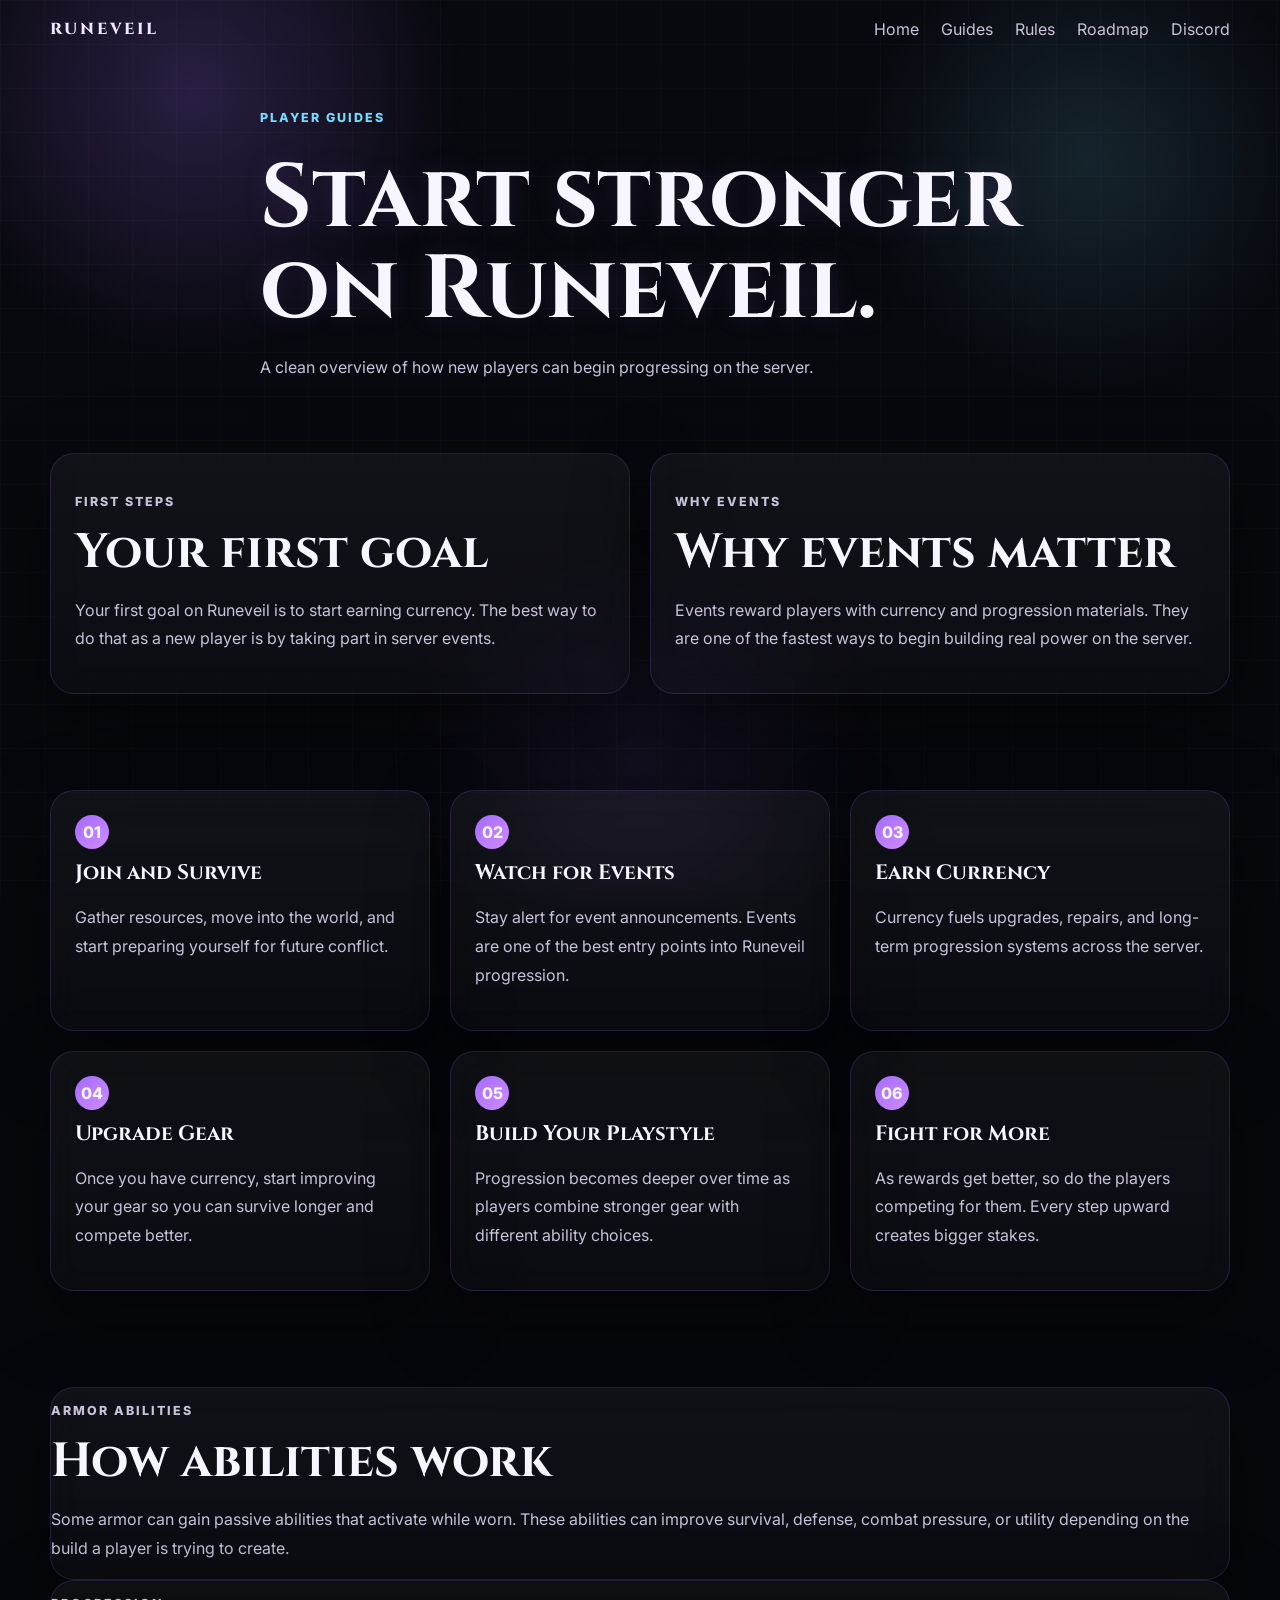
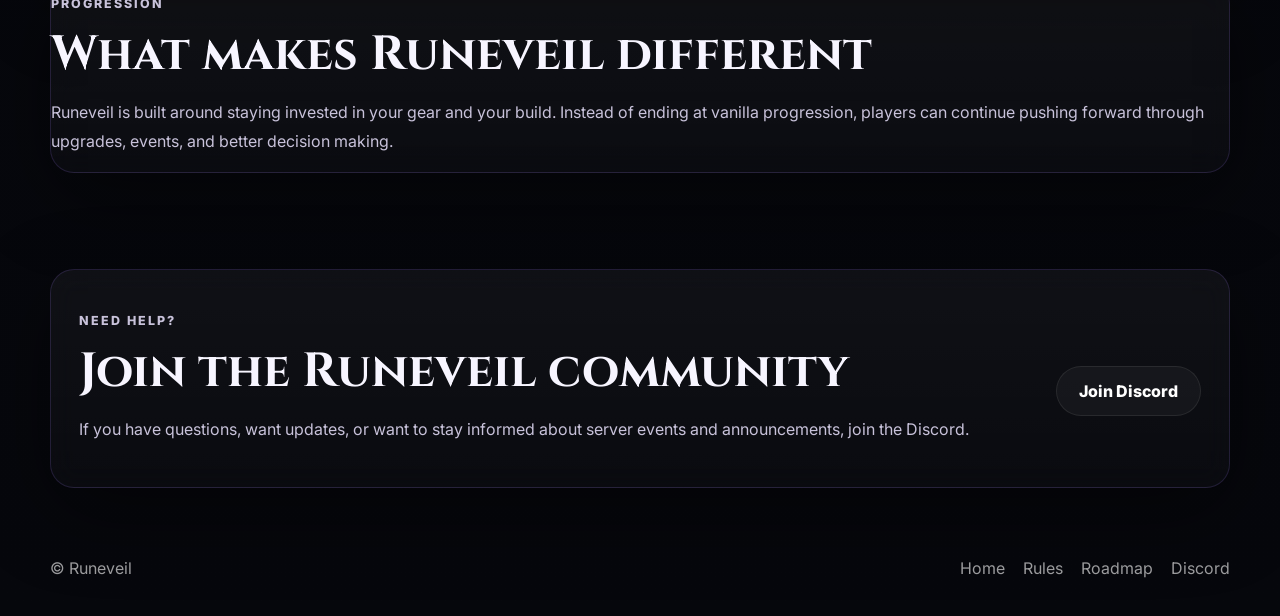
==== commit 38200296: "Add files via upload" ====
--- a/guides.html
+++ b/guides.html
@@ -11,16 +11,6 @@
   <link rel="stylesheet" href="styles.css" />
 </head>
 <body>
-
-<div class="rv-effects" aria-hidden="true">
-  <div class="rv-cinematic"></div>
-  <div class="rv-vignette"></div>
-  <div class="rv-fog rv-fog-a"></div>
-  <div class="rv-fog rv-fog-b"></div>
-  <div class="rv-particles rv-particles-a"></div>
-  <div class="rv-particles rv-particles-b"></div>
-</div>
-
   <div class="site-bg"></div>
   <div class="noise"></div>
 
@@ -38,7 +28,7 @@
 
   <header class="subhero container">
     <p class="eyebrow">PLAYER GUIDES</p>
-    <h1><span class="rv-title-glow">Start stronger on Runeveil.</span></h1>
+    <h1>Start stronger on Runeveil.</h1>
     <p class="lead">A clean overview of how new players can begin progressing on the server.</p>
   </header>
 
--- a/styles.css
+++ b/styles.css
@@ -450,137 +450,8 @@
 }
 
 
-/* ===== Runeveil obvious effects layer ===== */
-body{
-  position:relative;
-  overflow-x:hidden;
-}
-
-.rv-effects{
-  position:fixed;
-  inset:0;
-  z-index:-2;
-  pointer-events:none;
-  overflow:hidden;
-}
-
-.rv-cinematic{
-  position:absolute;
-  inset:-2%;
-  background:
-    linear-gradient(180deg, rgba(8,10,18,.12), rgba(7,9,15,.58)),
-    url("minecraft_cinematic_bg.svg") center/cover no-repeat;
-  transform:scale(1.08);
-  animation: rvBgMove 16s ease-in-out infinite alternate;
-  filter:saturate(1.08) contrast(1.06);
-}
-
-.rv-vignette{
-  position:absolute;
-  inset:0;
-  background:
-    radial-gradient(circle at center, transparent 40%, rgba(3,4,8,.38) 100%),
-    linear-gradient(180deg, rgba(6,8,12,.08), rgba(6,8,12,.45));
-}
-
-.rv-fog{
-  position:absolute;
-  border-radius:999px;
-  filter:blur(95px);
-  opacity:.42;
-  mix-blend-mode:screen;
-}
-.rv-fog-a{
-  width:460px;
-  height:460px;
-  left:-90px;
-  top:-40px;
-  background:rgba(157, 103, 255, .40);
-  animation: rvFogA 9s ease-in-out infinite alternate;
-}
-.rv-fog-b{
-  width:420px;
-  height:420px;
-  right:-80px;
-  top:120px;
-  background:rgba(105, 225, 255, .25);
-  animation: rvFogB 11s ease-in-out infinite alternate;
-}
-
-.rv-particles{
-  position:absolute;
-  inset:-10%;
-  background-repeat:repeat;
-}
-.rv-particles-a{
-  background-image:
-    radial-gradient(circle, rgba(255,255,255,.95) 0 1.4px, transparent 1.9px),
-    radial-gradient(circle, rgba(193,148,255,.8) 0 1.7px, transparent 2.2px),
-    radial-gradient(circle, rgba(119,226,255,.75) 0 1.5px, transparent 2px);
-  background-size: 180px 180px, 260px 260px, 220px 220px;
-  background-position: 0 0, 40px 80px, 100px 30px;
-  opacity:.65;
-  animation: rvParticlesA 18s linear infinite;
-}
-.rv-particles-b{
-  background-image:
-    radial-gradient(circle, rgba(255,255,255,.35) 0 2.2px, transparent 2.8px),
-    radial-gradient(circle, rgba(145,95,255,.28) 0 2.6px, transparent 3.2px);
-  background-size: 320px 320px, 420px 420px;
-  background-position: 20px 50px, 100px 130px;
-  opacity:.28;
-  animation: rvParticlesB 28s linear infinite;
-}
-
-.rv-logo-glow,
-.logo{
-  text-shadow:
-    0 0 10px rgba(218,170,255,.82),
-    0 0 22px rgba(143,95,255,.55),
-    0 0 42px rgba(105,225,255,.26);
-  animation: rvLogoPulse 2.8s ease-in-out infinite;
-}
-
-.rv-title-glow{
-  display:inline-block;
-  text-shadow:
-    0 0 8px rgba(238,223,255,.50),
-    0 0 18px rgba(203,140,255,.30),
-    0 0 34px rgba(143,95,255,.18);
-  animation: rvTitlePulse 3.2s ease-in-out infinite;
-}
-
-@keyframes rvBgMove{
-  from{transform:scale(1.08) translate3d(0,0,0)}
-  to{transform:scale(1.12) translate3d(0,-16px,0)}
-}
-@keyframes rvFogA{
-  from{transform:translate3d(0,0,0)}
-  to{transform:translate3d(32px,-14px,0)}
-}
-@keyframes rvFogB{
-  from{transform:translate3d(0,0,0)}
-  to{transform:translate3d(-28px,16px,0)}
-}
-@keyframes rvParticlesA{
-  from{transform:translateY(0)}
-  to{transform:translateY(48px)}
-}
-@keyframes rvParticlesB{
-  from{transform:translateY(0)}
-  to{transform:translateY(-34px)}
-}
-@keyframes rvLogoPulse{
-  0%,100%{filter:brightness(1)}
-  50%{filter:brightness(1.12)}
-}
-@keyframes rvTitlePulse{
-  0%,100%{opacity:1}
-  50%{opacity:.92}
-}
-
-/* keep page content above effects */
-.hero, .section, .page, .nav {
-  position:relative;
-  z-index:1;
-}
+.shop-btn{
+background: linear-gradient(135deg,#ffb347,#ff8c42);
+color:white;
+box-shadow:0 8px 25px rgba(255,140,66,.3);
+}
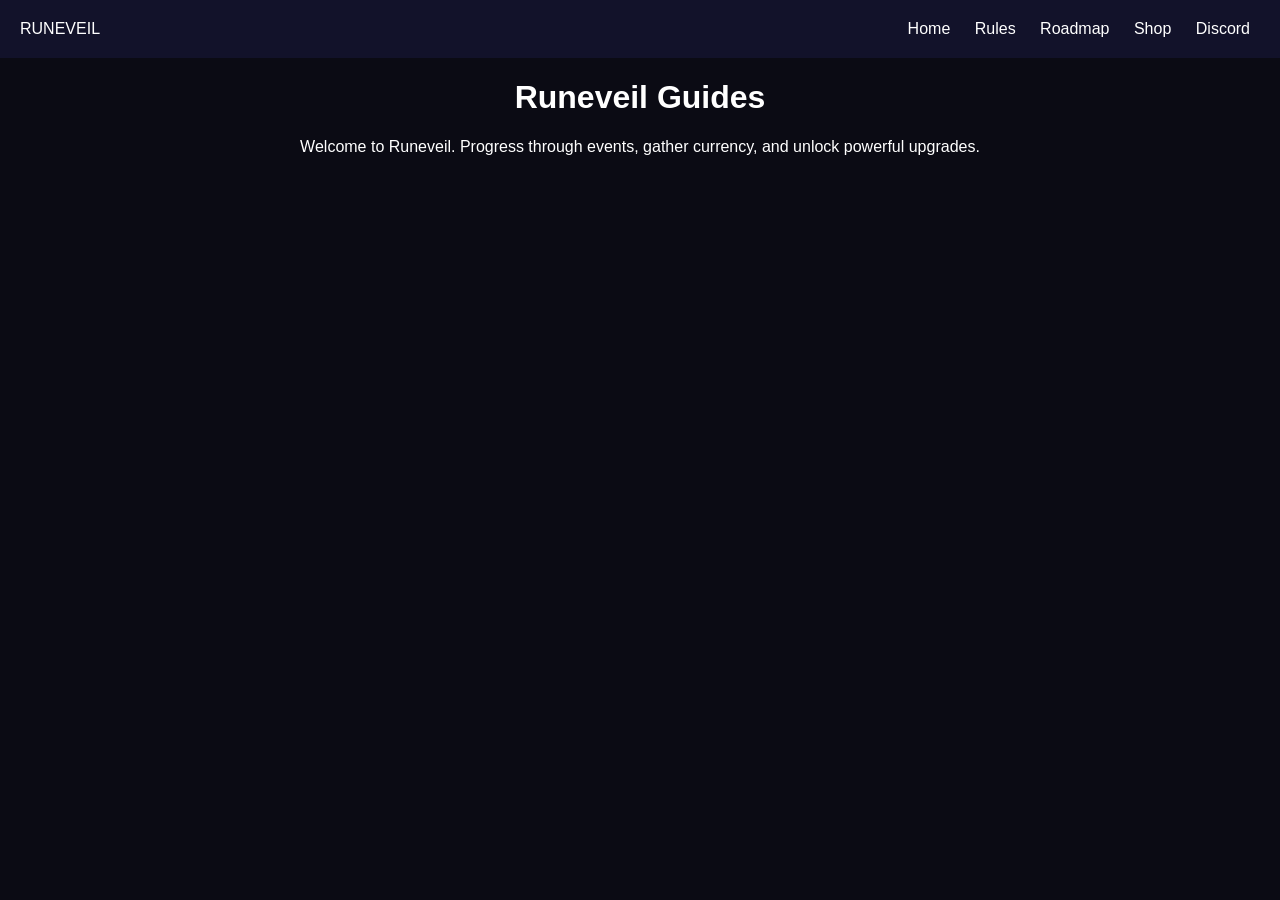
==== commit d79cbc37: "Add files via upload" ====
--- a/guides.html
+++ b/guides.html
@@ -1,138 +1,34 @@
+
 <!DOCTYPE html>
-<html lang="en">
+<html>
 <head>
-  <meta charset="UTF-8" />
-  <meta name="viewport" content="width=device-width, initial-scale=1.0" />
-  <title>Runeveil Guides</title>
-  <meta name="description" content="Runeveil player guides for new players, events, progression, and armor abilities." />
-  <link rel="preconnect" href="https://fonts.googleapis.com">
-  <link rel="preconnect" href="https://fonts.gstatic.com" crossorigin>
-  <link href="https://fonts.googleapis.com/css2?family=Cinzel:wght@500;700;800&family=Inter:wght@400;500;600;700;800&display=swap" rel="stylesheet">
-  <link rel="stylesheet" href="styles.css" />
+<meta charset="UTF-8">
+<title>Runeveil Guides</title>
+<link rel="stylesheet" href="styles.css">
 </head>
+
 <body>
-  <div class="site-bg"></div>
-  <div class="noise"></div>
 
-  <nav class="nav container top-spaced">
-    <a href="index.html" class="brand">RUNEVEIL</a>
-    <button class="nav-toggle" aria-label="Open navigation" onclick="toggleNav()">☰</button>
-    <div class="nav-links" id="navLinks">
-      <a href="index.html">Home</a>
-      <a href="guides.html">Guides</a>
-      <a href="rules.html">Rules</a>
-      <a href="roadmap.html">Roadmap</a>
-      <a href="https://discord.gg/XzxYPjAeKG" target="_blank" rel="noopener noreferrer">Discord</a>
-    </div>
-  </nav>
+<div class="nav">
+<div class="logo">RUNEVEIL</div>
+<div class="nav-links">
+<a href="index.html">Home</a>
+<a href="rules.html">Rules</a>
+<a href="roadmap.html">Roadmap</a>
+<a href="https://runveil.tebex.io" target="_blank">Shop</a>
+<a href="https://discord.gg/XzxYPjAeKG" target="_blank">Discord</a>
+</div>
+</div>
 
-  <header class="subhero container">
-    <p class="eyebrow">PLAYER GUIDES</p>
-    <h1>Start stronger on Runeveil.</h1>
-    <p class="lead">A clean overview of how new players can begin progressing on the server.</p>
-  </header>
+<div class="page">
 
-  <main class="container">
-    <section class="section">
-      <div class="grid two">
-        <article class="card guide-card">
-          <p class="section-tag">FIRST STEPS</p>
-          <h2>Your first goal</h2>
-          <p>
-            Your first goal on Runeveil is to start earning currency. The best way to do that as a new player is by taking part in server events.
-          </p>
-        </article>
-        <article class="card guide-card">
-          <p class="section-tag">WHY EVENTS</p>
-          <h2>Why events matter</h2>
-          <p>
-            Events reward players with currency and progression materials. They are one of the fastest ways to begin building real power on the server.
-          </p>
-        </article>
-      </div>
-    </section>
+<h1>Runeveil Guides</h1>
 
-    <section class="section">
-      <div class="grid three">
-        <article class="card step-card">
-          <span class="step-number">01</span>
-          <h3>Join and Survive</h3>
-          <p>Gather resources, move into the world, and start preparing yourself for future conflict.</p>
-        </article>
-        <article class="card step-card">
-          <span class="step-number">02</span>
-          <h3>Watch for Events</h3>
-          <p>Stay alert for event announcements. Events are one of the best entry points into Runeveil progression.</p>
-        </article>
-        <article class="card step-card">
-          <span class="step-number">03</span>
-          <h3>Earn Currency</h3>
-          <p>Currency fuels upgrades, repairs, and long-term progression systems across the server.</p>
-        </article>
-        <article class="card step-card">
-          <span class="step-number">04</span>
-          <h3>Upgrade Gear</h3>
-          <p>Once you have currency, start improving your gear so you can survive longer and compete better.</p>
-        </article>
-        <article class="card step-card">
-          <span class="step-number">05</span>
-          <h3>Build Your Playstyle</h3>
-          <p>Progression becomes deeper over time as players combine stronger gear with different ability choices.</p>
-        </article>
-        <article class="card step-card">
-          <span class="step-number">06</span>
-          <h3>Fight for More</h3>
-          <p>As rewards get better, so do the players competing for them. Every step upward creates bigger stakes.</p>
-        </article>
-      </div>
-    </section>
+<p>
+Welcome to Runeveil. Progress through events, gather currency, and unlock powerful upgrades.
+</p>
 
-    <section class="section split">
-      <article class="card">
-        <p class="section-tag">ARMOR ABILITIES</p>
-        <h2>How abilities work</h2>
-        <p>
-          Some armor can gain passive abilities that activate while worn. These abilities can improve survival,
-          defense, combat pressure, or utility depending on the build a player is trying to create.
-        </p>
-      </article>
-      <article class="card">
-        <p class="section-tag">PROGRESSION</p>
-        <h2>What makes Runeveil different</h2>
-        <p>
-          Runeveil is built around staying invested in your gear and your build. Instead of ending at vanilla progression,
-          players can continue pushing forward through upgrades, events, and better decision making.
-        </p>
-      </article>
-    </section>
+</div>
 
-    <section class="section">
-      <div class="card join-banner">
-        <div>
-          <p class="section-tag">NEED HELP?</p>
-          <h2>Join the Runeveil community</h2>
-          <p>
-            If you have questions, want updates, or want to stay informed about server events and announcements,
-            join the Discord.
-          </p>
-        </div>
-        <div class="cta-row">
-          <a class="btn btn-secondary" href="https://discord.gg/XzxYPjAeKG" target="_blank" rel="noopener noreferrer">Join Discord</a>
-        </div>
-      </div>
-    </section>
-  </main>
-
-  <footer class="footer container">
-    <div>© Runeveil</div>
-    <div class="footer-links">
-      <a href="index.html">Home</a>
-      <a href="rules.html">Rules</a>
-      <a href="roadmap.html">Roadmap</a>
-      <a href="https://discord.gg/XzxYPjAeKG" target="_blank" rel="noopener noreferrer">Discord</a>
-    </div>
-  </footer>
-
-  <script src="script.js"></script>
 </body>
-</html>+</html>
--- a/styles.css
+++ b/styles.css
@@ -1,457 +1,45 @@
-:root {
-  --bg: #07070b;
-  --bg-soft: #10111b;
-  --panel: rgba(19, 21, 33, 0.78);
-  --panel-2: rgba(27, 30, 45, 0.92);
-  --line: rgba(160, 123, 255, 0.16);
-  --line-2: rgba(255,255,255,0.08);
-  --text: #f7f5ff;
-  --muted: #c8c2da;
-  --primary: #a36bff;
-  --primary-2: #cf8cff;
-  --accent: #73ddff;
-  --shadow: 0 24px 80px rgba(0,0,0,.45);
+
+body{
+background:#0b0b14;
+color:white;
+font-family:Arial;
+text-align:center;
+margin:0;
 }
 
-* { box-sizing: border-box; }
-
-html { scroll-behavior: smooth; }
-
-body {
-  margin: 0;
-  color: var(--text);
-  font-family: "Inter", Arial, sans-serif;
-  background: linear-gradient(180deg, #08090e 0%, #06070c 100%);
-  overflow-x: hidden;
+.nav{
+display:flex;
+justify-content:space-between;
+padding:20px;
+background:#12122a;
 }
 
-.site-bg {
-  position: fixed;
-  inset: 0;
-  background:
-    radial-gradient(circle at 15% 10%, rgba(163,107,255,.22), transparent 20%),
-    radial-gradient(circle at 85% 18%, rgba(115,221,255,.13), transparent 18%),
-    radial-gradient(circle at 50% 85%, rgba(163,107,255,.08), transparent 24%),
-    linear-gradient(180deg, rgba(255,255,255,.02) 1px, transparent 1px),
-    linear-gradient(90deg, rgba(255,255,255,.02) 1px, transparent 1px);
-  background-size: auto, auto, auto, 44px 44px, 44px 44px;
-  pointer-events: none;
-  z-index: 0;
+.nav-links a{
+margin:0 10px;
+color:white;
+text-decoration:none;
 }
 
-.noise {
-  position: fixed;
-  inset: 0;
-  background-image: radial-gradient(rgba(255,255,255,.05) 0.7px, transparent 0.7px);
-  background-size: 8px 8px;
-  opacity: .03;
-  pointer-events: none;
-  z-index: 0;
+.hero{
+padding:120px 20px;
 }
 
-body > * {
-  position: relative;
-  z-index: 1;
+.buttons button,
+.btn{
+padding:12px 20px;
+margin:10px;
+border:none;
+background:#7a5cff;
+color:white;
+cursor:pointer;
+text-decoration:none;
 }
 
-a { color: inherit; text-decoration: none; }
-
-.container {
-  width: min(1180px, calc(100% - 32px));
-  margin: 0 auto;
+.shop{
+background:#ff8c42;
 }
 
-.top-spaced {
-  padding-top: 18px;
+.ip{
+margin-top:20px;
+font-size:20px;
 }
-
-.nav {
-  display: flex;
-  justify-content: space-between;
-  align-items: center;
-  gap: 18px;
-  padding: 18px 0;
-}
-
-.brand {
-  font-family: "Cinzel", serif;
-  font-weight: 800;
-  letter-spacing: .18em;
-  color: #f0e7ff;
-}
-
-.nav-links {
-  display: flex;
-  gap: 22px;
-  align-items: center;
-  color: var(--muted);
-}
-
-.nav-links a:hover {
-  color: white;
-}
-
-.nav-toggle {
-  display: none;
-  background: rgba(255,255,255,.04);
-  border: 1px solid var(--line-2);
-  color: white;
-  border-radius: 12px;
-  padding: 8px 12px;
-  cursor: pointer;
-}
-
-.hero-shell {
-  padding-bottom: 48px;
-}
-
-.hero {
-  min-height: calc(100vh - 90px);
-  display: grid;
-  grid-template-columns: 1.15fr .85fr;
-  gap: 28px;
-  align-items: center;
-  width: min(1180px, calc(100% - 32px));
-  margin: 0 auto;
-  padding: 30px 0 20px;
-}
-
-.hero-copy,
-.subhero {
-  max-width: 760px;
-}
-
-.eyebrow,
-.section-tag,
-.panel-tag {
-  display: inline-block;
-  color: var(--accent);
-  font-weight: 800;
-  font-size: .78rem;
-  letter-spacing: .16em;
-  text-transform: uppercase;
-}
-
-h1, h2, h3 {
-  font-family: "Cinzel", serif;
-  margin: 0;
-}
-
-h1 {
-  font-size: clamp(3rem, 7vw, 6rem);
-  line-height: 1.02;
-  margin: 16px 0 14px;
-  text-shadow: 0 0 26px rgba(163,107,255,.15);
-}
-
-h2 {
-  font-size: clamp(2rem, 4vw, 3rem);
-  line-height: 1.12;
-  margin-bottom: 14px;
-}
-
-h3 {
-  font-size: 1.3rem;
-  margin-bottom: 10px;
-}
-
-.lead,
-.section-heading p,
-.card p,
-.rule-item p,
-.timeline-item p {
-  color: var(--muted);
-  line-height: 1.8;
-}
-
-.cta-row {
-  display: flex;
-  flex-wrap: wrap;
-  gap: 12px;
-  margin-top: 26px;
-}
-
-.btn {
-  border-radius: 999px;
-  padding: 14px 22px;
-  font-weight: 800;
-  border: 1px solid transparent;
-  transition: transform .18s ease, box-shadow .18s ease, border-color .18s ease, background .18s ease;
-}
-
-.btn:hover {
-  transform: translateY(-2px);
-}
-
-.btn-primary {
-  background: linear-gradient(135deg, var(--primary), var(--primary-2));
-  color: white;
-  box-shadow: 0 16px 34px rgba(163,107,255,.28);
-}
-
-.btn-secondary {
-  background: rgba(255,255,255,.04);
-  color: white;
-  border-color: var(--line-2);
-}
-
-.btn-ghost {
-  background: transparent;
-  color: #dcf6ff;
-  border-color: rgba(115,221,255,.26);
-}
-
-.server-chip {
-  display: inline-flex;
-  align-items: center;
-  gap: 12px;
-  margin-top: 24px;
-  padding: 12px 18px;
-  border-radius: 999px;
-  background: rgba(255,255,255,.04);
-  border: 1px solid var(--line-2);
-}
-
-.status {
-  width: 11px;
-  height: 11px;
-  border-radius: 999px;
-  background: #7cff9e;
-  box-shadow: 0 0 18px rgba(124,255,158,.65);
-}
-
-.chip-label {
-  color: var(--accent);
-  font-size: .78rem;
-  text-transform: uppercase;
-  letter-spacing: .12em;
-}
-
-.card {
-  background: linear-gradient(180deg, rgba(255,255,255,.045), rgba(255,255,255,.02));
-  border: 1px solid var(--line);
-  border-radius: 24px;
-  box-shadow: var(--shadow);
-  backdrop-filter: blur(14px);
-}
-
-.hero-panel {
-  padding: 24px;
-}
-
-.panel-header {
-  display: flex;
-  justify-content: space-between;
-  gap: 12px;
-  align-items: center;
-  margin-bottom: 16px;
-}
-
-.panel-badge {
-  color: #e9ddff;
-  background: rgba(255,255,255,.05);
-  border: 1px solid var(--line-2);
-  padding: 8px 12px;
-  border-radius: 999px;
-  font-size: .78rem;
-}
-
-.quick-steps {
-  display: grid;
-  grid-template-columns: 1fr 1fr;
-  gap: 12px;
-  margin-top: 20px;
-}
-
-.quick-step {
-  background: rgba(255,255,255,.03);
-  border: 1px solid var(--line-2);
-  border-radius: 18px;
-  padding: 14px;
-}
-
-.quick-step span,
-.step-number {
-  display: inline-flex;
-  align-items: center;
-  justify-content: center;
-  width: 34px;
-  height: 34px;
-  border-radius: 999px;
-  background: linear-gradient(135deg, var(--primary), var(--primary-2));
-  font-weight: 800;
-  margin-bottom: 10px;
-}
-
-.quick-step p {
-  margin: 0;
-  color: var(--muted);
-}
-
-.section {
-  padding: 48px 0;
-}
-
-.section-heading {
-  max-width: 760px;
-  margin-bottom: 24px;
-}
-
-.grid {
-  display: grid;
-  gap: 20px;
-}
-
-.grid.three {
-  grid-template-columns: repeat(3, 1fr);
-}
-
-.grid.two,
-.split {
-  grid-template-columns: repeat(2, 1fr);
-}
-
-.feature-card,
-.system-card,
-.guide-card,
-.step-card,
-.lore-card,
-.roadmap-preview {
-  padding: 24px;
-}
-
-.icon {
-  width: 46px;
-  height: 46px;
-  border-radius: 16px;
-  display: inline-flex;
-  align-items: center;
-  justify-content: center;
-  background: rgba(255,255,255,.04);
-  border: 1px solid var(--line-2);
-  color: var(--accent);
-  margin-bottom: 14px;
-  font-size: 1.1rem;
-}
-
-.text-link {
-  display: inline-block;
-  margin-top: 10px;
-  color: #def8ff;
-  font-weight: 700;
-}
-
-.join-banner {
-  padding: 28px;
-  display: flex;
-  justify-content: space-between;
-  gap: 24px;
-  align-items: center;
-}
-
-.subhero {
-  padding: 40px 0 8px;
-}
-
-.rules-list,
-.timeline {
-  display: grid;
-  gap: 16px;
-}
-
-.rule-item,
-.timeline-item {
-  display: grid;
-  grid-template-columns: 70px 1fr;
-  gap: 16px;
-  align-items: start;
-  padding: 20px;
-}
-
-.rule-item span,
-.timeline-meta {
-  display: inline-flex;
-  align-items: center;
-  justify-content: center;
-  min-height: 44px;
-  border-radius: 14px;
-  background: rgba(255,255,255,.04);
-  border: 1px solid var(--line-2);
-  color: var(--accent);
-  font-weight: 800;
-}
-
-.footer {
-  padding: 22px 0 38px;
-  display: flex;
-  justify-content: space-between;
-  gap: 16px;
-  color: rgba(255,255,255,.6);
-}
-
-.footer-links {
-  display: flex;
-  gap: 18px;
-}
-
-@media (max-width: 980px) {
-  .hero,
-  .grid.three,
-  .grid.two,
-  .split {
-    grid-template-columns: 1fr;
-  }
-
-  .join-banner {
-    flex-direction: column;
-    align-items: flex-start;
-  }
-
-  .hero {
-    min-height: auto;
-    padding-top: 10px;
-  }
-}
-
-@media (max-width: 760px) {
-  .nav {
-    flex-wrap: wrap;
-  }
-
-  .nav-toggle {
-    display: inline-flex;
-  }
-
-  .nav-links {
-    display: none;
-    width: 100%;
-    flex-direction: column;
-    align-items: flex-start;
-    padding: 10px 0 6px;
-    gap: 12px;
-  }
-
-  .nav-links.open {
-    display: flex;
-  }
-
-  .footer {
-    flex-direction: column;
-  }
-
-  .rule-item,
-  .timeline-item {
-    grid-template-columns: 1fr;
-  }
-
-  .quick-steps {
-    grid-template-columns: 1fr;
-  }
-}
-
-
-.shop-btn{
-background: linear-gradient(135deg,#ffb347,#ff8c42);
-color:white;
-box-shadow:0 8px 25px rgba(255,140,66,.3);
-}
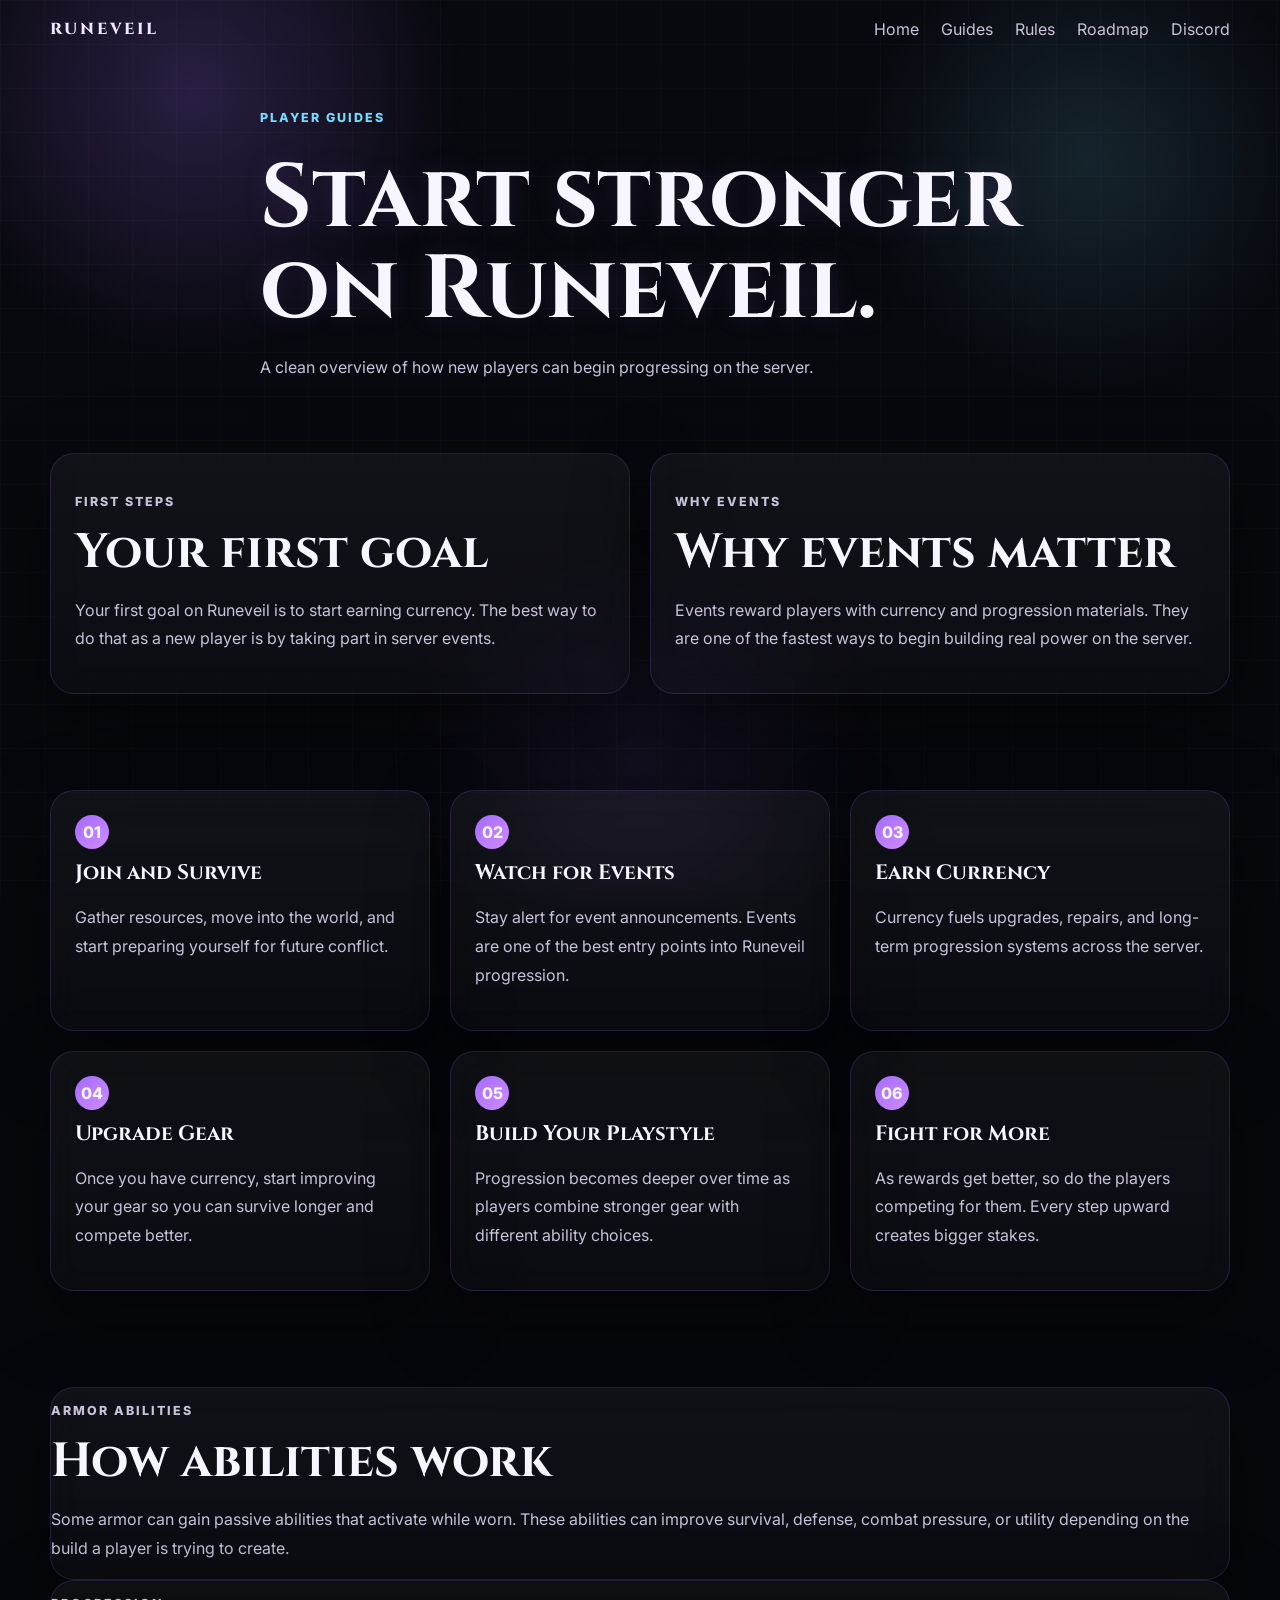
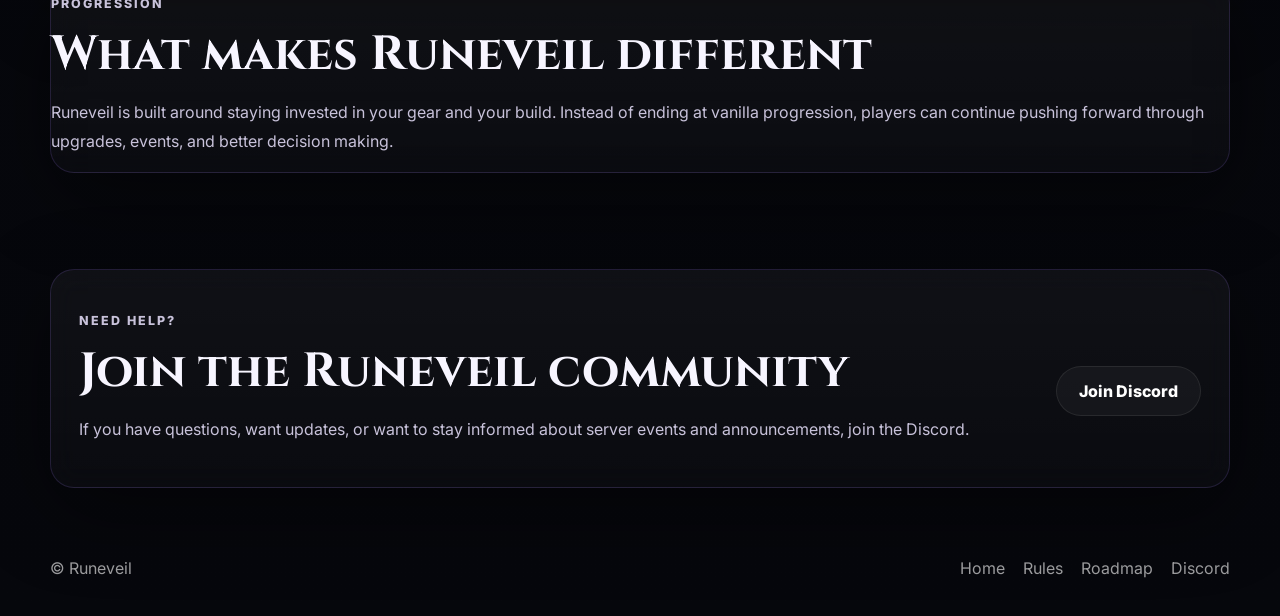
==== commit 964169cf: "Add files via upload" ====
--- a/guides.html
+++ b/guides.html
@@ -1,34 +1,138 @@
+<!DOCTYPE html>
+<html lang="en">
+<head>
+  <meta charset="UTF-8" />
+  <meta name="viewport" content="width=device-width, initial-scale=1.0" />
+  <title>Runeveil Guides</title>
+  <meta name="description" content="Runeveil player guides for new players, events, progression, and armor abilities." />
+  <link rel="preconnect" href="https://fonts.googleapis.com">
+  <link rel="preconnect" href="https://fonts.gstatic.com" crossorigin>
+  <link href="https://fonts.googleapis.com/css2?family=Cinzel:wght@500;700;800&family=Inter:wght@400;500;600;700;800&display=swap" rel="stylesheet">
+  <link rel="stylesheet" href="styles.css" />
+</head>
+<body>
+  <div class="site-bg"></div>
+  <div class="noise"></div>
 
-<!DOCTYPE html>
-<html>
-<head>
-<meta charset="UTF-8">
-<title>Runeveil Guides</title>
-<link rel="stylesheet" href="styles.css">
-</head>
+  <nav class="nav container top-spaced">
+    <a href="index.html" class="brand">RUNEVEIL</a>
+    <button class="nav-toggle" aria-label="Open navigation" onclick="toggleNav()">☰</button>
+    <div class="nav-links" id="navLinks">
+      <a href="index.html">Home</a>
+      <a href="guides.html">Guides</a>
+      <a href="rules.html">Rules</a>
+      <a href="roadmap.html">Roadmap</a>
+      <a href="https://discord.gg/YOURINVITE" target="_blank" rel="noopener noreferrer">Discord</a>
+    </div>
+  </nav>
 
-<body>
+  <header class="subhero container">
+    <p class="eyebrow">PLAYER GUIDES</p>
+    <h1>Start stronger on Runeveil.</h1>
+    <p class="lead">A clean overview of how new players can begin progressing on the server.</p>
+  </header>
 
-<div class="nav">
-<div class="logo">RUNEVEIL</div>
-<div class="nav-links">
-<a href="index.html">Home</a>
-<a href="rules.html">Rules</a>
-<a href="roadmap.html">Roadmap</a>
-<a href="https://runveil.tebex.io" target="_blank">Shop</a>
-<a href="https://discord.gg/XzxYPjAeKG" target="_blank">Discord</a>
-</div>
-</div>
+  <main class="container">
+    <section class="section">
+      <div class="grid two">
+        <article class="card guide-card">
+          <p class="section-tag">FIRST STEPS</p>
+          <h2>Your first goal</h2>
+          <p>
+            Your first goal on Runeveil is to start earning currency. The best way to do that as a new player is by taking part in server events.
+          </p>
+        </article>
+        <article class="card guide-card">
+          <p class="section-tag">WHY EVENTS</p>
+          <h2>Why events matter</h2>
+          <p>
+            Events reward players with currency and progression materials. They are one of the fastest ways to begin building real power on the server.
+          </p>
+        </article>
+      </div>
+    </section>
 
-<div class="page">
+    <section class="section">
+      <div class="grid three">
+        <article class="card step-card">
+          <span class="step-number">01</span>
+          <h3>Join and Survive</h3>
+          <p>Gather resources, move into the world, and start preparing yourself for future conflict.</p>
+        </article>
+        <article class="card step-card">
+          <span class="step-number">02</span>
+          <h3>Watch for Events</h3>
+          <p>Stay alert for event announcements. Events are one of the best entry points into Runeveil progression.</p>
+        </article>
+        <article class="card step-card">
+          <span class="step-number">03</span>
+          <h3>Earn Currency</h3>
+          <p>Currency fuels upgrades, repairs, and long-term progression systems across the server.</p>
+        </article>
+        <article class="card step-card">
+          <span class="step-number">04</span>
+          <h3>Upgrade Gear</h3>
+          <p>Once you have currency, start improving your gear so you can survive longer and compete better.</p>
+        </article>
+        <article class="card step-card">
+          <span class="step-number">05</span>
+          <h3>Build Your Playstyle</h3>
+          <p>Progression becomes deeper over time as players combine stronger gear with different ability choices.</p>
+        </article>
+        <article class="card step-card">
+          <span class="step-number">06</span>
+          <h3>Fight for More</h3>
+          <p>As rewards get better, so do the players competing for them. Every step upward creates bigger stakes.</p>
+        </article>
+      </div>
+    </section>
 
-<h1>Runeveil Guides</h1>
+    <section class="section split">
+      <article class="card">
+        <p class="section-tag">ARMOR ABILITIES</p>
+        <h2>How abilities work</h2>
+        <p>
+          Some armor can gain passive abilities that activate while worn. These abilities can improve survival,
+          defense, combat pressure, or utility depending on the build a player is trying to create.
+        </p>
+      </article>
+      <article class="card">
+        <p class="section-tag">PROGRESSION</p>
+        <h2>What makes Runeveil different</h2>
+        <p>
+          Runeveil is built around staying invested in your gear and your build. Instead of ending at vanilla progression,
+          players can continue pushing forward through upgrades, events, and better decision making.
+        </p>
+      </article>
+    </section>
 
-<p>
-Welcome to Runeveil. Progress through events, gather currency, and unlock powerful upgrades.
-</p>
+    <section class="section">
+      <div class="card join-banner">
+        <div>
+          <p class="section-tag">NEED HELP?</p>
+          <h2>Join the Runeveil community</h2>
+          <p>
+            If you have questions, want updates, or want to stay informed about server events and announcements,
+            join the Discord.
+          </p>
+        </div>
+        <div class="cta-row">
+          <a class="btn btn-secondary" href="https://discord.gg/XzxYPjAeKG" target="_blank" rel="noopener noreferrer">Join Discord</a>
+        </div>
+      </div>
+    </section>
+  </main>
 
-</div>
+  <footer class="footer container">
+    <div>© Runeveil</div>
+    <div class="footer-links">
+      <a href="index.html">Home</a>
+      <a href="rules.html">Rules</a>
+      <a href="roadmap.html">Roadmap</a>
+      <a href="https://discord.gg/YOURINVITE" target="_blank" rel="noopener noreferrer">Discord</a>
+    </div>
+  </footer>
 
+  <script src="script.js"></script>
 </body>
-</html>
+</html>
--- a/styles.css
+++ b/styles.css
@@ -1,45 +1,450 @@
-
-body{
-background:#0b0b14;
-color:white;
-font-family:Arial;
-text-align:center;
-margin:0;
-}
-
-.nav{
-display:flex;
-justify-content:space-between;
-padding:20px;
-background:#12122a;
-}
-
-.nav-links a{
-margin:0 10px;
-color:white;
-text-decoration:none;
-}
-
-.hero{
-padding:120px 20px;
-}
-
-.buttons button,
-.btn{
-padding:12px 20px;
-margin:10px;
-border:none;
-background:#7a5cff;
-color:white;
-cursor:pointer;
-text-decoration:none;
-}
-
-.shop{
-background:#ff8c42;
-}
-
-.ip{
-margin-top:20px;
-font-size:20px;
-}
+:root {
+  --bg: #07070b;
+  --bg-soft: #10111b;
+  --panel: rgba(19, 21, 33, 0.78);
+  --panel-2: rgba(27, 30, 45, 0.92);
+  --line: rgba(160, 123, 255, 0.16);
+  --line-2: rgba(255,255,255,0.08);
+  --text: #f7f5ff;
+  --muted: #c8c2da;
+  --primary: #a36bff;
+  --primary-2: #cf8cff;
+  --accent: #73ddff;
+  --shadow: 0 24px 80px rgba(0,0,0,.45);
+}
+
+* { box-sizing: border-box; }
+
+html { scroll-behavior: smooth; }
+
+body {
+  margin: 0;
+  color: var(--text);
+  font-family: "Inter", Arial, sans-serif;
+  background: linear-gradient(180deg, #08090e 0%, #06070c 100%);
+  overflow-x: hidden;
+}
+
+.site-bg {
+  position: fixed;
+  inset: 0;
+  background:
+    radial-gradient(circle at 15% 10%, rgba(163,107,255,.22), transparent 20%),
+    radial-gradient(circle at 85% 18%, rgba(115,221,255,.13), transparent 18%),
+    radial-gradient(circle at 50% 85%, rgba(163,107,255,.08), transparent 24%),
+    linear-gradient(180deg, rgba(255,255,255,.02) 1px, transparent 1px),
+    linear-gradient(90deg, rgba(255,255,255,.02) 1px, transparent 1px);
+  background-size: auto, auto, auto, 44px 44px, 44px 44px;
+  pointer-events: none;
+  z-index: 0;
+}
+
+.noise {
+  position: fixed;
+  inset: 0;
+  background-image: radial-gradient(rgba(255,255,255,.05) 0.7px, transparent 0.7px);
+  background-size: 8px 8px;
+  opacity: .03;
+  pointer-events: none;
+  z-index: 0;
+}
+
+body > * {
+  position: relative;
+  z-index: 1;
+}
+
+a { color: inherit; text-decoration: none; }
+
+.container {
+  width: min(1180px, calc(100% - 32px));
+  margin: 0 auto;
+}
+
+.top-spaced {
+  padding-top: 18px;
+}
+
+.nav {
+  display: flex;
+  justify-content: space-between;
+  align-items: center;
+  gap: 18px;
+  padding: 18px 0;
+}
+
+.brand {
+  font-family: "Cinzel", serif;
+  font-weight: 800;
+  letter-spacing: .18em;
+  color: #f0e7ff;
+}
+
+.nav-links {
+  display: flex;
+  gap: 22px;
+  align-items: center;
+  color: var(--muted);
+}
+
+.nav-links a:hover {
+  color: white;
+}
+
+.nav-toggle {
+  display: none;
+  background: rgba(255,255,255,.04);
+  border: 1px solid var(--line-2);
+  color: white;
+  border-radius: 12px;
+  padding: 8px 12px;
+  cursor: pointer;
+}
+
+.hero-shell {
+  padding-bottom: 48px;
+}
+
+.hero {
+  min-height: calc(100vh - 90px);
+  display: grid;
+  grid-template-columns: 1.15fr .85fr;
+  gap: 28px;
+  align-items: center;
+  width: min(1180px, calc(100% - 32px));
+  margin: 0 auto;
+  padding: 30px 0 20px;
+}
+
+.hero-copy,
+.subhero {
+  max-width: 760px;
+}
+
+.eyebrow,
+.section-tag,
+.panel-tag {
+  display: inline-block;
+  color: var(--accent);
+  font-weight: 800;
+  font-size: .78rem;
+  letter-spacing: .16em;
+  text-transform: uppercase;
+}
+
+h1, h2, h3 {
+  font-family: "Cinzel", serif;
+  margin: 0;
+}
+
+h1 {
+  font-size: clamp(3rem, 7vw, 6rem);
+  line-height: 1.02;
+  margin: 16px 0 14px;
+  text-shadow: 0 0 26px rgba(163,107,255,.15);
+}
+
+h2 {
+  font-size: clamp(2rem, 4vw, 3rem);
+  line-height: 1.12;
+  margin-bottom: 14px;
+}
+
+h3 {
+  font-size: 1.3rem;
+  margin-bottom: 10px;
+}
+
+.lead,
+.section-heading p,
+.card p,
+.rule-item p,
+.timeline-item p {
+  color: var(--muted);
+  line-height: 1.8;
+}
+
+.cta-row {
+  display: flex;
+  flex-wrap: wrap;
+  gap: 12px;
+  margin-top: 26px;
+}
+
+.btn {
+  border-radius: 999px;
+  padding: 14px 22px;
+  font-weight: 800;
+  border: 1px solid transparent;
+  transition: transform .18s ease, box-shadow .18s ease, border-color .18s ease, background .18s ease;
+}
+
+.btn:hover {
+  transform: translateY(-2px);
+}
+
+.btn-primary {
+  background: linear-gradient(135deg, var(--primary), var(--primary-2));
+  color: white;
+  box-shadow: 0 16px 34px rgba(163,107,255,.28);
+}
+
+.btn-secondary {
+  background: rgba(255,255,255,.04);
+  color: white;
+  border-color: var(--line-2);
+}
+
+.btn-ghost {
+  background: transparent;
+  color: #dcf6ff;
+  border-color: rgba(115,221,255,.26);
+}
+
+.server-chip {
+  display: inline-flex;
+  align-items: center;
+  gap: 12px;
+  margin-top: 24px;
+  padding: 12px 18px;
+  border-radius: 999px;
+  background: rgba(255,255,255,.04);
+  border: 1px solid var(--line-2);
+}
+
+.status {
+  width: 11px;
+  height: 11px;
+  border-radius: 999px;
+  background: #7cff9e;
+  box-shadow: 0 0 18px rgba(124,255,158,.65);
+}
+
+.chip-label {
+  color: var(--accent);
+  font-size: .78rem;
+  text-transform: uppercase;
+  letter-spacing: .12em;
+}
+
+.card {
+  background: linear-gradient(180deg, rgba(255,255,255,.045), rgba(255,255,255,.02));
+  border: 1px solid var(--line);
+  border-radius: 24px;
+  box-shadow: var(--shadow);
+  backdrop-filter: blur(14px);
+}
+
+.hero-panel {
+  padding: 24px;
+}
+
+.panel-header {
+  display: flex;
+  justify-content: space-between;
+  gap: 12px;
+  align-items: center;
+  margin-bottom: 16px;
+}
+
+.panel-badge {
+  color: #e9ddff;
+  background: rgba(255,255,255,.05);
+  border: 1px solid var(--line-2);
+  padding: 8px 12px;
+  border-radius: 999px;
+  font-size: .78rem;
+}
+
+.quick-steps {
+  display: grid;
+  grid-template-columns: 1fr 1fr;
+  gap: 12px;
+  margin-top: 20px;
+}
+
+.quick-step {
+  background: rgba(255,255,255,.03);
+  border: 1px solid var(--line-2);
+  border-radius: 18px;
+  padding: 14px;
+}
+
+.quick-step span,
+.step-number {
+  display: inline-flex;
+  align-items: center;
+  justify-content: center;
+  width: 34px;
+  height: 34px;
+  border-radius: 999px;
+  background: linear-gradient(135deg, var(--primary), var(--primary-2));
+  font-weight: 800;
+  margin-bottom: 10px;
+}
+
+.quick-step p {
+  margin: 0;
+  color: var(--muted);
+}
+
+.section {
+  padding: 48px 0;
+}
+
+.section-heading {
+  max-width: 760px;
+  margin-bottom: 24px;
+}
+
+.grid {
+  display: grid;
+  gap: 20px;
+}
+
+.grid.three {
+  grid-template-columns: repeat(3, 1fr);
+}
+
+.grid.two,
+.split {
+  grid-template-columns: repeat(2, 1fr);
+}
+
+.feature-card,
+.system-card,
+.guide-card,
+.step-card,
+.lore-card,
+.roadmap-preview {
+  padding: 24px;
+}
+
+.icon {
+  width: 46px;
+  height: 46px;
+  border-radius: 16px;
+  display: inline-flex;
+  align-items: center;
+  justify-content: center;
+  background: rgba(255,255,255,.04);
+  border: 1px solid var(--line-2);
+  color: var(--accent);
+  margin-bottom: 14px;
+  font-size: 1.1rem;
+}
+
+.text-link {
+  display: inline-block;
+  margin-top: 10px;
+  color: #def8ff;
+  font-weight: 700;
+}
+
+.join-banner {
+  padding: 28px;
+  display: flex;
+  justify-content: space-between;
+  gap: 24px;
+  align-items: center;
+}
+
+.subhero {
+  padding: 40px 0 8px;
+}
+
+.rules-list,
+.timeline {
+  display: grid;
+  gap: 16px;
+}
+
+.rule-item,
+.timeline-item {
+  display: grid;
+  grid-template-columns: 70px 1fr;
+  gap: 16px;
+  align-items: start;
+  padding: 20px;
+}
+
+.rule-item span,
+.timeline-meta {
+  display: inline-flex;
+  align-items: center;
+  justify-content: center;
+  min-height: 44px;
+  border-radius: 14px;
+  background: rgba(255,255,255,.04);
+  border: 1px solid var(--line-2);
+  color: var(--accent);
+  font-weight: 800;
+}
+
+.footer {
+  padding: 22px 0 38px;
+  display: flex;
+  justify-content: space-between;
+  gap: 16px;
+  color: rgba(255,255,255,.6);
+}
+
+.footer-links {
+  display: flex;
+  gap: 18px;
+}
+
+@media (max-width: 980px) {
+  .hero,
+  .grid.three,
+  .grid.two,
+  .split {
+    grid-template-columns: 1fr;
+  }
+
+  .join-banner {
+    flex-direction: column;
+    align-items: flex-start;
+  }
+
+  .hero {
+    min-height: auto;
+    padding-top: 10px;
+  }
+}
+
+@media (max-width: 760px) {
+  .nav {
+    flex-wrap: wrap;
+  }
+
+  .nav-toggle {
+    display: inline-flex;
+  }
+
+  .nav-links {
+    display: none;
+    width: 100%;
+    flex-direction: column;
+    align-items: flex-start;
+    padding: 10px 0 6px;
+    gap: 12px;
+  }
+
+  .nav-links.open {
+    display: flex;
+  }
+
+  .footer {
+    flex-direction: column;
+  }
+
+  .rule-item,
+  .timeline-item {
+    grid-template-columns: 1fr;
+  }
+
+  .quick-steps {
+    grid-template-columns: 1fr;
+  }
+}
